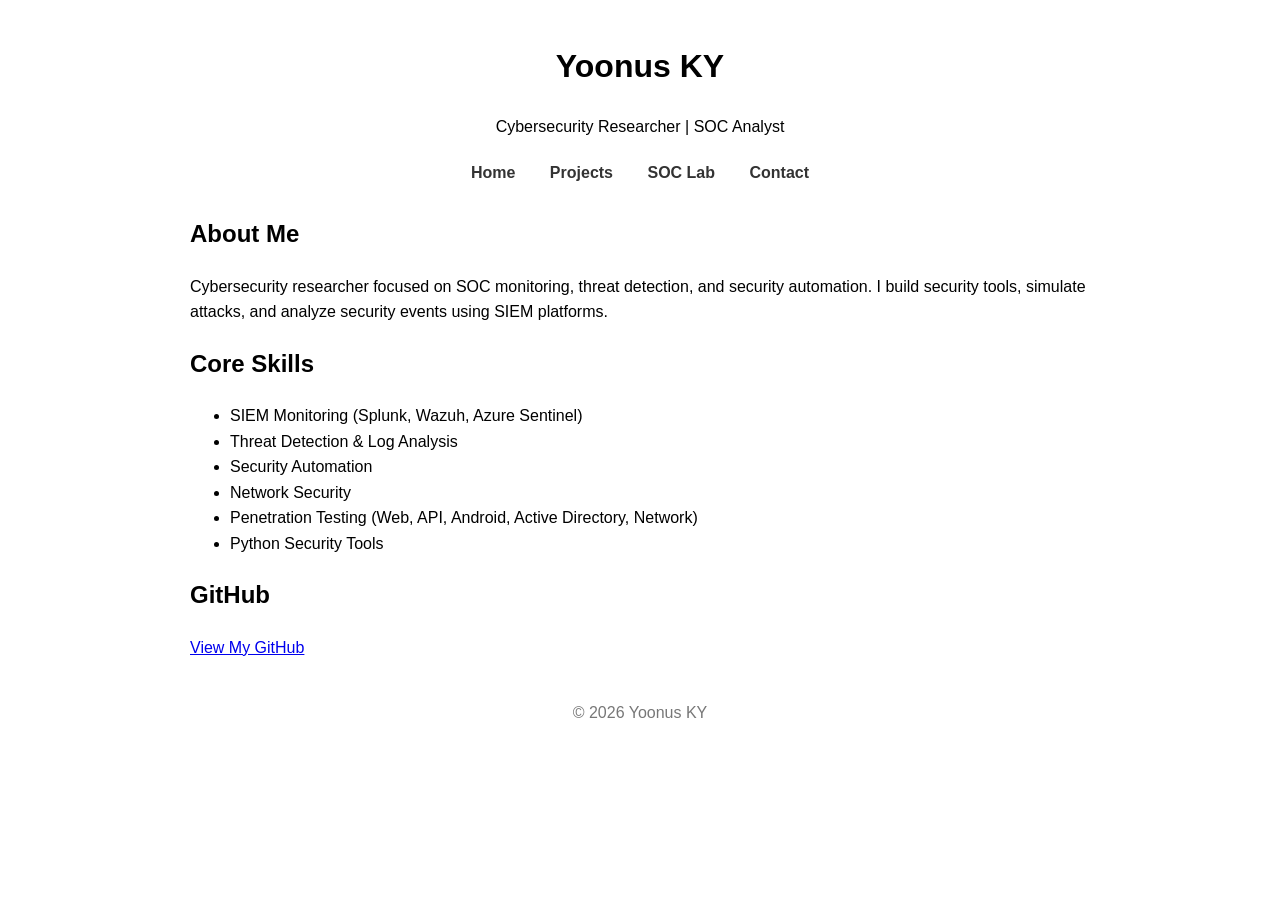
==== index.html @ 6f6e38b7 "Update core skills in index.html Added 'Penetration Testing' to core skills section." ====
<!DOCTYPE html>

<html>
<head>
<meta charset="UTF-8">
<title>Yoonus KY | Cybersecurity Portfolio</title>
<link rel="stylesheet" href="style.css">
</head>

<body>

<header>
<h1>Yoonus KY</h1>
<p>Cybersecurity Researcher | SOC Analyst</p>
</header>

<nav>
<a href="index.html">Home</a>
<a href="projects.html">Projects</a>
<a href="soc-lab.html">SOC Lab</a>
<a href="contact.html">Contact</a>
</nav>

<section>

<h2>About Me</h2>

<p>
Cybersecurity researcher focused on SOC monitoring, threat detection,
and security automation. I build security tools, simulate attacks,
and analyze security events using SIEM platforms.
</p>

<h2>Core Skills</h2>

<ul>
<li>SIEM Monitoring (Splunk, Wazuh, Azure Sentinel)</li>
<li>Threat Detection & Log Analysis</li>
<li>Security Automation</li>
<li>Network Security</li>
<li>Penetration Testing (Web, API, Android, Active Directory, Network)</li>
<li>Python Security Tools</li>
</ul>

<h2>GitHub</h2>

<p>
<a href="https://github.com/Yoonas18" target="_blank">View My GitHub</a>
</p>

</section>

<footer>
<p>© 2026 Yoonus KY</p>
</footer>

</body>
</html>
---- style.css ----
body{
font-family: Arial, sans-serif;
max-width:900px;
margin:auto;
padding:20px;
line-height:1.6;
}

header{
text-align:center;
margin-bottom:20px;
}

nav{
text-align:center;
margin-bottom:30px;
}

nav a{
margin:0 15px;
text-decoration:none;
font-weight:bold;
color:#333;
}

section{
margin-bottom:40px;
}

.project{
border:1px solid #ddd;
padding:15px;
margin-bottom:20px;
border-radius:5px;
}

.project a{
font-weight:bold;
color:#0066cc;
}

footer{
text-align:center;
margin-top:40px;
color:#777;
}
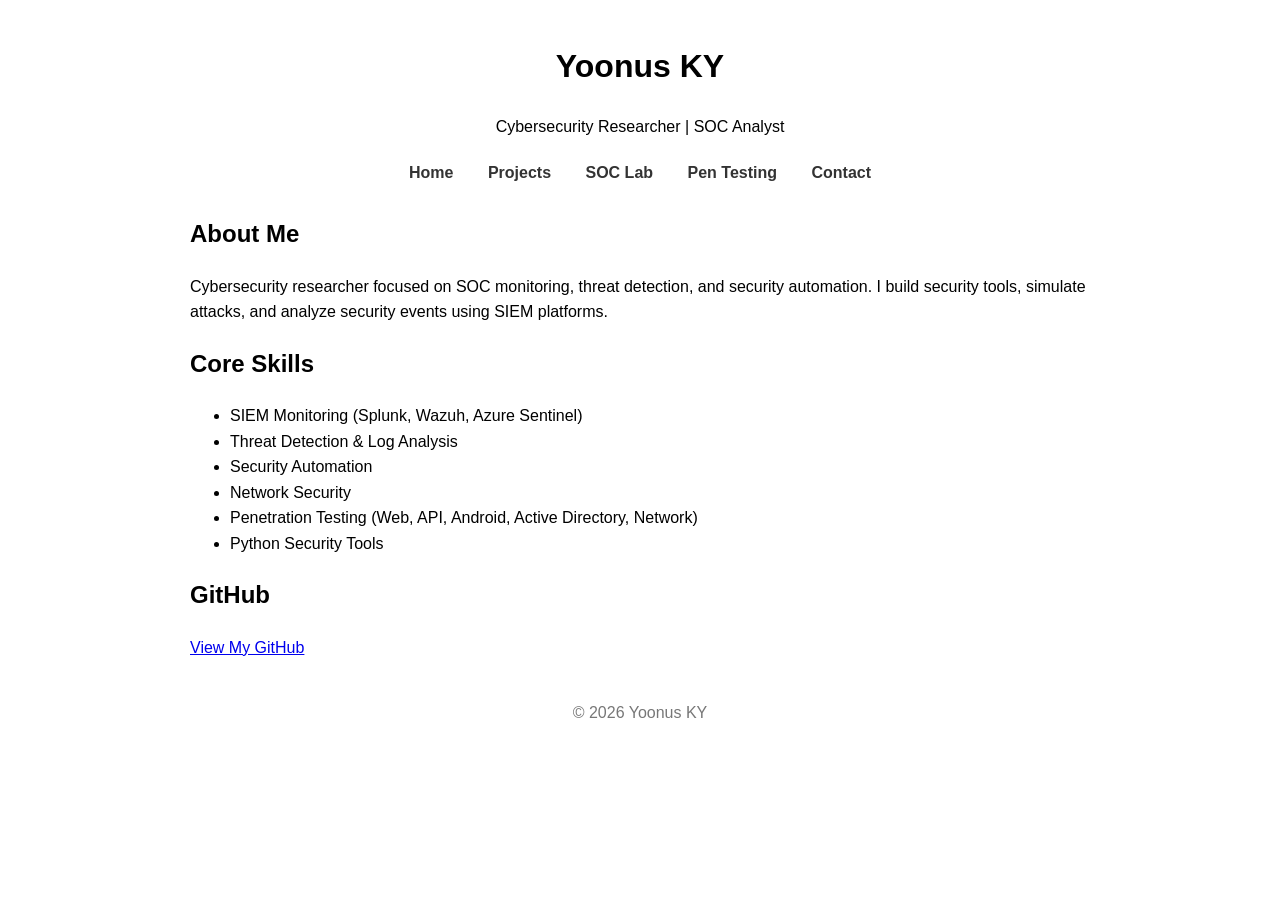
==== commit 807a94a6: "Update navigation to include Pen Testing link Added a new 'Pen Testing' link to the navigation." ====
--- a/index.html
+++ b/index.html
@@ -18,6 +18,7 @@
 <a href="index.html">Home</a>
 <a href="projects.html">Projects</a>
 <a href="soc-lab.html">SOC Lab</a>
+<a href="pentesting.html">Pen Testing</a>
 <a href="contact.html">Contact</a>
 </nav>
 
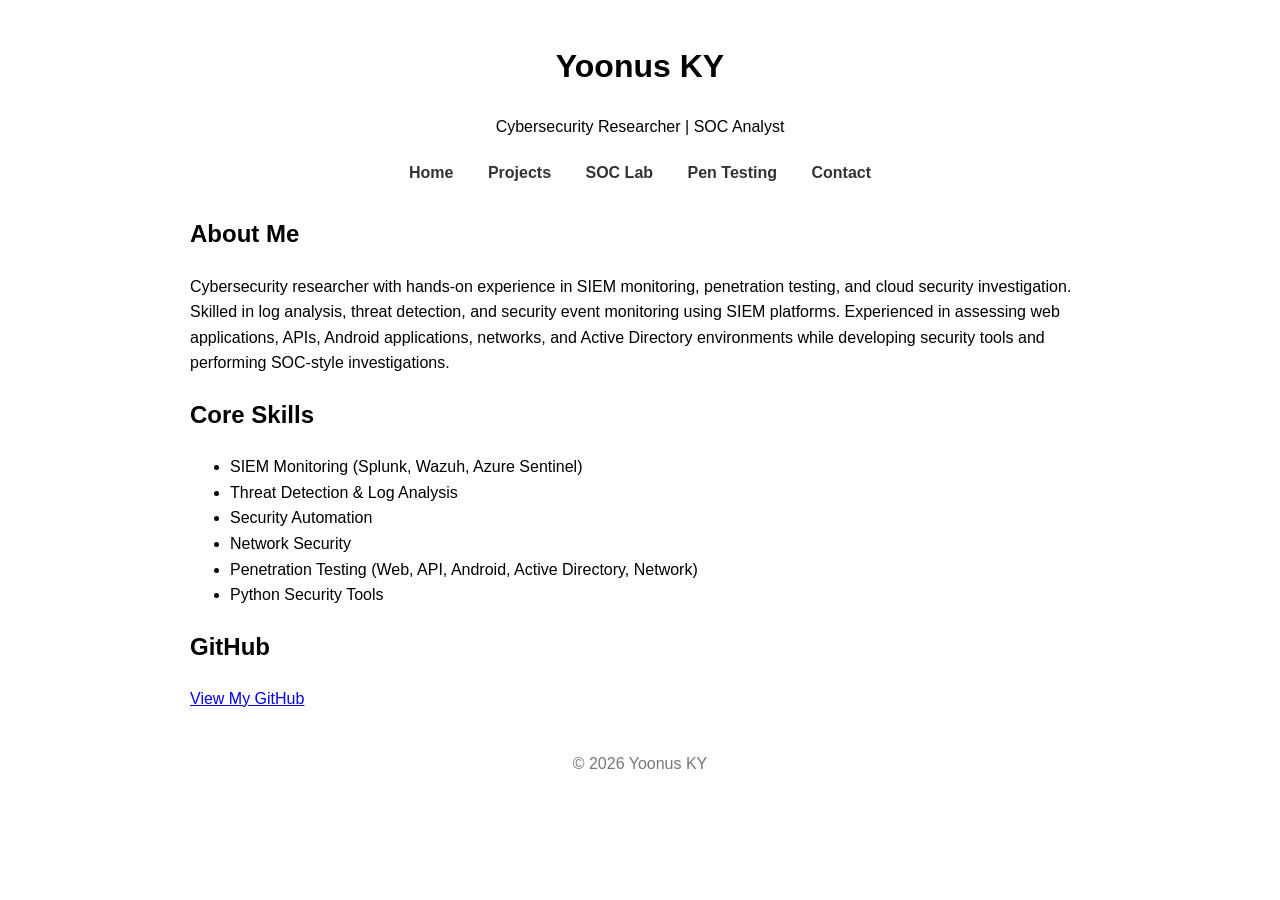
==== commit 7499d3cc: "Revise About Me section for clarity and detail Updated the 'About Me' section to reflect hands-on ex" ====
--- a/index.html
+++ b/index.html
@@ -27,9 +27,11 @@
 <h2>About Me</h2>
 
 <p>
-Cybersecurity researcher focused on SOC monitoring, threat detection,
-and security automation. I build security tools, simulate attacks,
-and analyze security events using SIEM platforms.
+Cybersecurity researcher with hands-on experience in SIEM monitoring, penetration
+testing, and cloud security investigation. Skilled in log analysis, threat detection, and
+security event monitoring using SIEM platforms. Experienced in assessing web applications,
+APIs, Android applications, networks, and Active Directory environments while developing
+security tools and performing SOC-style investigations.
 </p>
 
 <h2>Core Skills</h2>
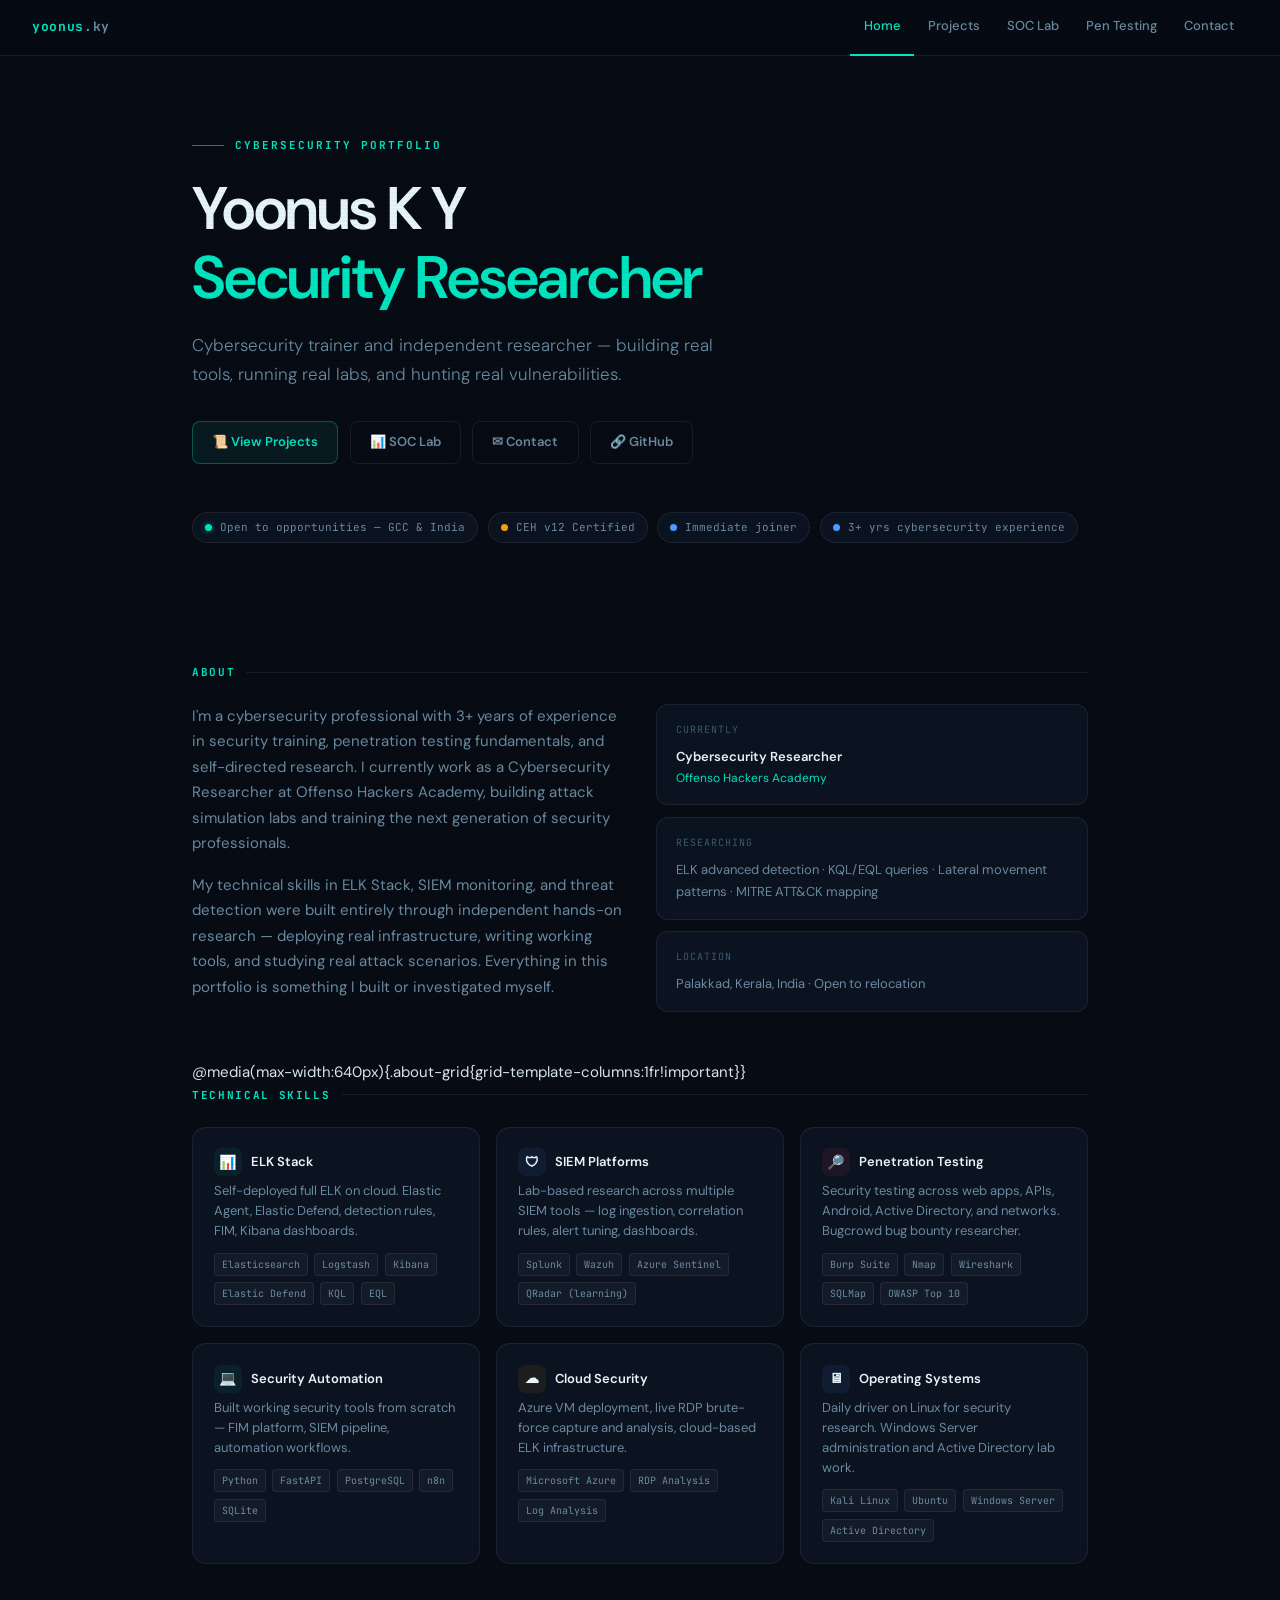
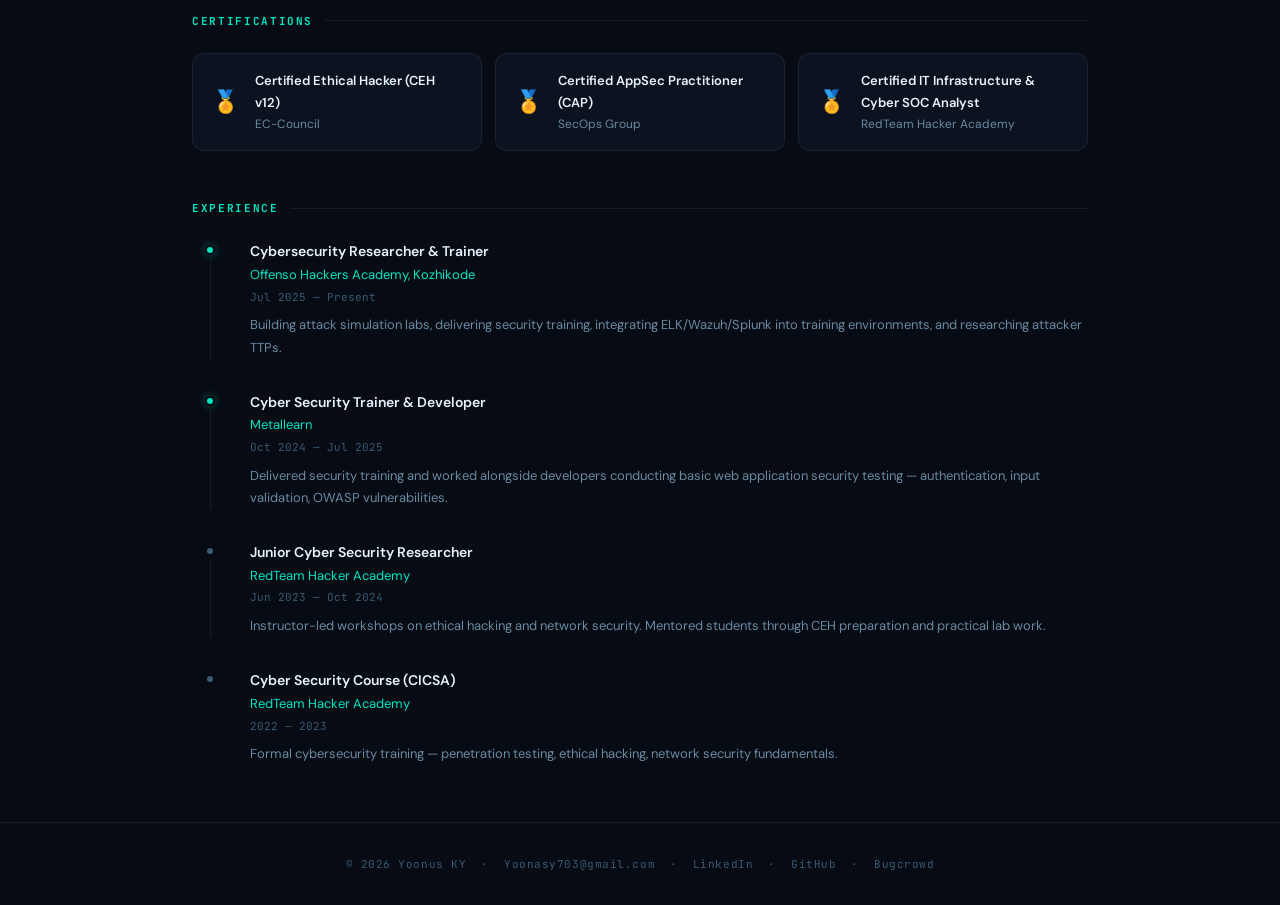
==== commit bc3a5f57: "Revamp portfolio webpage layout and design Updated the structure and styling of the portfolio webpag" ====
--- a/index.html
+++ b/index.html
@@ -1,61 +1,287 @@
 <!DOCTYPE html>
-
-<html>
+<html lang="en">
 <head>
-<meta charset="UTF-8">
-<title>Yoonus KY | Cybersecurity Portfolio</title>
-<link rel="stylesheet" href="style.css">
+<meta charset="utf-8"/>
+<meta name="viewport" content="width=device-width,initial-scale=1"/>
+<title>Yoonus KY — Cybersecurity Portfolio</title>
+<style>
+@import url('https://fonts.googleapis.com/css2?family=JetBrains+Mono:wght@400;600;700&family=DM+Sans:ital,wght@0,300;0,400;0,500;0,600;1,400&display=swap');
+*,*::before,*::after{box-sizing:border-box;margin:0;padding:0}
+:root{
+  --bg:#070b14;--bg2:#0b1220;--bg3:#0f1829;
+  --border:rgba(255,255,255,0.07);--border2:rgba(255,255,255,0.13);
+  --teal:#00e5c0;--teal-bg:rgba(0,229,192,0.07);
+  --amber:#f0a500;--amber-bg:rgba(240,165,0,0.08);
+  --red:#ff4d6d;--red-bg:rgba(255,77,109,0.08);
+  --blue:#4a9eff;--blue-bg:rgba(74,158,255,0.08);
+  --text:#d4e4f0;--text-dim:#6a8aa0;--text-faint:#3a5a70;
+  --mono:'JetBrains Mono',monospace;--sans:'DM Sans',sans-serif;
+}
+html{scroll-behavior:smooth}
+body{background:var(--bg);color:var(--text);font-family:var(--sans);font-size:15px;line-height:1.7;min-height:100vh}
+body::before{content:'';position:fixed;inset:0;background:repeating-linear-gradient(0deg,transparent,transparent 2px,rgba(0,0,0,0.025) 2px,rgba(0,0,0,0.025) 4px);pointer-events:none;z-index:9999}
+
+/* NAV */
+nav{position:sticky;top:0;z-index:100;background:rgba(7,11,20,0.93);backdrop-filter:blur(12px);border-bottom:1px solid var(--border);height:56px;display:flex;align-items:center;padding:0 2rem}
+.nav-brand{font-family:var(--mono);font-size:13px;font-weight:700;color:var(--teal);text-decoration:none;margin-right:auto;letter-spacing:.05em}
+.nav-brand span{color:var(--text-dim)}
+nav a.nl{font-size:13px;font-weight:500;color:var(--text-dim);text-decoration:none;padding:0 .85rem;height:56px;display:flex;align-items:center;border-bottom:2px solid transparent;transition:color .2s,border-color .2s}
+nav a.nl:hover{color:var(--text)}
+nav a.nl.active{color:var(--teal);border-bottom-color:var(--teal)}
+
+/* HERO */
+.hero{padding:5rem 2rem 4rem;max-width:960px;margin:0 auto}
+.hero-eyebrow{font-family:var(--mono);font-size:11px;font-weight:700;letter-spacing:.18em;color:var(--teal);text-transform:uppercase;margin-bottom:1.2rem;display:flex;align-items:center;gap:.7rem}
+.hero-eyebrow::before{content:'';width:32px;height:1px;background:var(--teal);opacity:.6}
+.hero h1{font-size:clamp(36px,6vw,60px);font-weight:600;color:#e8f4fc;line-height:1.15;letter-spacing:-.02em;margin-bottom:1.2rem}
+.hero h1 em{font-style:normal;color:var(--teal)}
+.hero-sub{font-size:17px;color:var(--text-dim);max-width:560px;margin-bottom:2rem;font-weight:300}
+.hero-cta{display:flex;flex-wrap:wrap;gap:.7rem;margin-bottom:3rem}
+.btn{display:inline-flex;align-items:center;gap:.45rem;font-size:13px;font-weight:600;padding:.6rem 1.2rem;border-radius:8px;text-decoration:none;transition:all .2s;border:1px solid}
+.btn-teal{background:var(--teal-bg);color:var(--teal);border-color:rgba(0,229,192,.3)}
+.btn-teal:hover{background:rgba(0,229,192,.14);border-color:var(--teal)}
+.btn-ghost{background:transparent;color:var(--text-dim);border-color:var(--border)}
+.btn-ghost:hover{color:var(--text);border-color:var(--border2)}
+
+/* STATUS STRIP */
+.status-strip{display:flex;flex-wrap:wrap;gap:.6rem;margin-bottom:3.5rem}
+.status-pill{display:flex;align-items:center;gap:.5rem;font-family:var(--mono);font-size:11px;color:var(--text-dim);background:var(--bg2);border:1px solid var(--border);border-radius:20px;padding:5px 12px}
+.dot{width:7px;height:7px;border-radius:50%;flex-shrink:0}
+.dot-green{background:#00e5c0;box-shadow:0 0 6px rgba(0,229,192,.5)}
+.dot-amber{background:#f0a500}
+.dot-blue{background:#4a9eff}
+
+/* SECTION TITLE */
+.st{font-family:var(--mono);font-size:11px;font-weight:700;letter-spacing:.15em;color:var(--teal);text-transform:uppercase;margin-bottom:1.4rem;display:flex;align-items:center;gap:.7rem}
+.st::after{content:'';flex:1;height:1px;background:var(--border)}
+
+/* CONTAINER */
+.c{max-width:960px;margin:0 auto;padding:0 2rem 3.5rem}
+
+/* SKILL GRID */
+.skill-grid{display:grid;grid-template-columns:repeat(auto-fill,minmax(280px,1fr));gap:1rem}
+.skill-card{background:var(--bg2);border:1px solid var(--border);border-radius:14px;padding:1.3rem;transition:border-color .2s,transform .2s}
+.skill-card:hover{border-color:var(--border2);transform:translateY(-2px)}
+.skill-card-title{font-size:13px;font-weight:600;color:#e8f4fc;margin-bottom:.3rem;display:flex;align-items:center;gap:.6rem}
+.skill-icon{width:28px;height:28px;border-radius:7px;display:flex;align-items:center;justify-content:center;font-size:14px;flex-shrink:0}
+.si-teal{background:var(--teal-bg)}
+.si-amber{background:var(--amber-bg)}
+.si-red{background:var(--red-bg)}
+.si-blue{background:var(--blue-bg)}
+.skill-card p{font-size:13px;color:var(--text-dim);line-height:1.55}
+.tag-row{display:flex;flex-wrap:wrap;gap:.4rem;margin-top:.7rem}
+.tag{font-family:var(--mono);font-size:10px;color:var(--text-dim);background:rgba(255,255,255,0.04);border:1px solid var(--border);border-radius:4px;padding:2px 7px}
+
+/* CERT STRIP */
+.cert-row{display:grid;grid-template-columns:repeat(auto-fill,minmax(260px,1fr));gap:.8rem}
+.cert-card{background:var(--bg2);border:1px solid var(--border);border-radius:12px;padding:1rem 1.2rem;display:flex;align-items:center;gap:1rem;transition:border-color .2s}
+.cert-card:hover{border-color:rgba(0,229,192,.2)}
+.cert-icon{font-size:22px;flex-shrink:0}
+.cert-name{font-size:13px;font-weight:600;color:#e8f4fc}
+.cert-issuer{font-size:12px;color:var(--text-dim)}
+
+/* TIMELINE */
+.timeline{display:flex;flex-direction:column;gap:0}
+.tl-item{display:flex;gap:1.4rem;padding-bottom:2rem;position:relative}
+.tl-item:last-child{padding-bottom:0}
+.tl-left{display:flex;flex-direction:column;align-items:center;flex-shrink:0;width:36px}
+.tl-dot{width:10px;height:10px;border-radius:50%;background:var(--teal);border:2px solid var(--bg);box-shadow:0 0 8px rgba(0,229,192,.4);flex-shrink:0;margin-top:5px}
+.tl-dot.dim{background:var(--text-faint);box-shadow:none}
+.tl-line{flex:1;width:1px;background:var(--border);margin-top:4px}
+.tl-right{flex:1;padding-bottom:0}
+.tl-title{font-size:14px;font-weight:600;color:#e8f4fc}
+.tl-org{font-size:13px;color:var(--teal)}
+.tl-period{font-family:var(--mono);font-size:11px;color:var(--text-faint);margin:.1rem 0 .5rem}
+.tl-body{font-size:13px;color:var(--text-dim)}
+
+/* FOOTER */
+footer{border-top:1px solid var(--border);padding:2rem;text-align:center;font-family:var(--mono);font-size:11px;color:var(--text-faint);letter-spacing:.05em}
+footer a{color:var(--text-faint);text-decoration:none}
+footer a:hover{color:var(--teal)}
+@media(max-width:600px){.hero{padding:3rem 1.2rem 2.5rem}.c{padding:0 1.2rem 2.5rem}nav{padding:0 1rem}nav a.nl{padding:0 .6rem}}
+</style>
 </head>
-
 <body>
 
-<header>
-<h1>Yoonus KY</h1>
-<p>Cybersecurity Researcher | SOC Analyst</p>
-</header>
-
 <nav>
-<a href="index.html">Home</a>
-<a href="projects.html">Projects</a>
-<a href="soc-lab.html">SOC Lab</a>
-<a href="pentesting.html">Pen Testing</a>
-<a href="contact.html">Contact</a>
+  <a href="index.html" class="nav-brand">yoonus<span>.ky</span></a>
+  <a href="index.html"    class="nl active">Home</a>
+  <a href="projects.html" class="nl">Projects</a>
+  <a href="soc-lab.html"  class="nl">SOC Lab</a>
+  <a href="pentesting.html" class="nl">Pen Testing</a>
+  <a href="contact.html"  class="nl">Contact</a>
 </nav>
 
-<section>
-
-<h2>About Me</h2>
-
-<p>
-Cybersecurity researcher with hands-on experience in SIEM monitoring, penetration
-testing, and cloud security investigation. Skilled in log analysis, threat detection, and
-security event monitoring using SIEM platforms. Experienced in assessing web applications,
-APIs, Android applications, networks, and Active Directory environments while developing
-security tools and performing SOC-style investigations.
-</p>
-
-<h2>Core Skills</h2>
-
-<ul>
-<li>SIEM Monitoring (Splunk, Wazuh, Azure Sentinel)</li>
-<li>Threat Detection & Log Analysis</li>
-<li>Security Automation</li>
-<li>Network Security</li>
-<li>Penetration Testing (Web, API, Android, Active Directory, Network)</li>
-<li>Python Security Tools</li>
-</ul>
-
-<h2>GitHub</h2>
-
-<p>
-<a href="https://github.com/Yoonas18" target="_blank">View My GitHub</a>
-</p>
-
+<!-- HERO -->
+<section class="hero">
+  <div class="hero-eyebrow">Cybersecurity Portfolio</div>
+  <h1>Yoonus K Y<br><em>Security Researcher</em></h1>
+  <p class="hero-sub">Cybersecurity trainer and independent researcher — building real tools, running real labs, and hunting real vulnerabilities.</p>
+  <div class="hero-cta">
+    <a href="projects.html" class="btn btn-teal">&#128220; View Projects</a>
+    <a href="soc-lab.html"  class="btn btn-ghost">&#128202; SOC Lab</a>
+    <a href="contact.html"  class="btn btn-ghost">&#9993; Contact</a>
+    <a href="https://github.com/Yoonas18" target="_blank" class="btn btn-ghost">&#128279; GitHub</a>
+  </div>
+  <div class="status-strip">
+    <div class="status-pill"><span class="dot dot-green"></span>Open to opportunities — GCC &amp; India</div>
+    <div class="status-pill"><span class="dot dot-amber"></span>CEH v12 Certified</div>
+    <div class="status-pill"><span class="dot dot-blue"></span>Immediate joiner</div>
+    <div class="status-pill"><span class="dot dot-blue"></span>3+ yrs cybersecurity experience</div>
+  </div>
 </section>
 
+<!-- ABOUT -->
+<div class="c">
+  <div class="st">About</div>
+  <div style="display:grid;grid-template-columns:1fr 1fr;gap:2rem;margin-bottom:3rem">
+    <div>
+      <p style="color:var(--text-dim);font-size:15px;margin-bottom:1rem">
+        I'm a cybersecurity professional with 3+ years of experience in security training, penetration testing fundamentals, and self-directed research. I currently work as a Cybersecurity Researcher at Offenso Hackers Academy, building attack simulation labs and training the next generation of security professionals.
+      </p>
+      <p style="color:var(--text-dim);font-size:15px">
+        My technical skills in ELK Stack, SIEM monitoring, and threat detection were built entirely through independent hands-on research — deploying real infrastructure, writing working tools, and studying real attack scenarios. Everything in this portfolio is something I built or investigated myself.
+      </p>
+    </div>
+    <div style="display:flex;flex-direction:column;gap:.7rem">
+      <div style="background:var(--bg2);border:1px solid var(--border);border-radius:12px;padding:1rem 1.2rem">
+        <div style="font-family:var(--mono);font-size:10px;color:var(--text-faint);letter-spacing:.1em;margin-bottom:.5rem">CURRENTLY</div>
+        <div style="font-size:13px;font-weight:600;color:#e8f4fc">Cybersecurity Researcher</div>
+        <div style="font-size:12px;color:var(--teal)">Offenso Hackers Academy</div>
+      </div>
+      <div style="background:var(--bg2);border:1px solid var(--border);border-radius:12px;padding:1rem 1.2rem">
+        <div style="font-family:var(--mono);font-size:10px;color:var(--text-faint);letter-spacing:.1em;margin-bottom:.5rem">RESEARCHING</div>
+        <div style="font-size:13px;color:var(--text-dim)">ELK advanced detection · KQL/EQL queries · Lateral movement patterns · MITRE ATT&amp;CK mapping</div>
+      </div>
+      <div style="background:var(--bg2);border:1px solid var(--border);border-radius:12px;padding:1rem 1.2rem">
+        <div style="font-family:var(--mono);font-size:10px;color:var(--text-faint);letter-spacing:.1em;margin-bottom:.5rem">LOCATION</div>
+        <div style="font-size:13px;color:var(--text-dim)">Palakkad, Kerala, India · Open to relocation</div>
+      </div>
+    </div>
+  </div>
+  @media(max-width:640px){.about-grid{grid-template-columns:1fr!important}}
+
+  <!-- SKILLS -->
+  <div class="st">Technical Skills</div>
+  <div class="skill-grid" style="margin-bottom:3rem">
+    <div class="skill-card">
+      <div class="skill-card-title"><div class="skill-icon si-teal">&#128202;</div>ELK Stack</div>
+      <p>Self-deployed full ELK on cloud. Elastic Agent, Elastic Defend, detection rules, FIM, Kibana dashboards.</p>
+      <div class="tag-row">
+        <span class="tag">Elasticsearch</span><span class="tag">Logstash</span><span class="tag">Kibana</span><span class="tag">Elastic Defend</span><span class="tag">KQL</span><span class="tag">EQL</span>
+      </div>
+    </div>
+    <div class="skill-card">
+      <div class="skill-card-title"><div class="skill-icon si-blue">&#128737;</div>SIEM Platforms</div>
+      <p>Lab-based research across multiple SIEM tools — log ingestion, correlation rules, alert tuning, dashboards.</p>
+      <div class="tag-row">
+        <span class="tag">Splunk</span><span class="tag">Wazuh</span><span class="tag">Azure Sentinel</span><span class="tag">QRadar (learning)</span>
+      </div>
+    </div>
+    <div class="skill-card">
+      <div class="skill-card-title"><div class="skill-icon si-red">&#128270;</div>Penetration Testing</div>
+      <p>Security testing across web apps, APIs, Android, Active Directory, and networks. Bugcrowd bug bounty researcher.</p>
+      <div class="tag-row">
+        <span class="tag">Burp Suite</span><span class="tag">Nmap</span><span class="tag">Wireshark</span><span class="tag">SQLMap</span><span class="tag">OWASP Top 10</span>
+      </div>
+    </div>
+    <div class="skill-card">
+      <div class="skill-card-title"><div class="skill-icon si-teal">&#128187;</div>Security Automation</div>
+      <p>Built working security tools from scratch — FIM platform, SIEM pipeline, automation workflows.</p>
+      <div class="tag-row">
+        <span class="tag">Python</span><span class="tag">FastAPI</span><span class="tag">PostgreSQL</span><span class="tag">n8n</span><span class="tag">SQLite</span>
+      </div>
+    </div>
+    <div class="skill-card">
+      <div class="skill-card-title"><div class="skill-icon si-amber">&#9729;</div>Cloud Security</div>
+      <p>Azure VM deployment, live RDP brute-force capture and analysis, cloud-based ELK infrastructure.</p>
+      <div class="tag-row">
+        <span class="tag">Microsoft Azure</span><span class="tag">RDP Analysis</span><span class="tag">Log Analysis</span>
+      </div>
+    </div>
+    <div class="skill-card">
+      <div class="skill-card-title"><div class="skill-icon si-blue">&#128421;</div>Operating Systems</div>
+      <p>Daily driver on Linux for security research. Windows Server administration and Active Directory lab work.</p>
+      <div class="tag-row">
+        <span class="tag">Kali Linux</span><span class="tag">Ubuntu</span><span class="tag">Windows Server</span><span class="tag">Active Directory</span>
+      </div>
+    </div>
+  </div>
+
+  <!-- CERTIFICATIONS -->
+  <div class="st">Certifications</div>
+  <div class="cert-row" style="margin-bottom:3rem">
+    <div class="cert-card">
+      <div class="cert-icon">&#127941;</div>
+      <div>
+        <div class="cert-name">Certified Ethical Hacker (CEH v12)</div>
+        <div class="cert-issuer">EC-Council</div>
+      </div>
+    </div>
+    <div class="cert-card">
+      <div class="cert-icon">&#127941;</div>
+      <div>
+        <div class="cert-name">Certified AppSec Practitioner (CAP)</div>
+        <div class="cert-issuer">SecOps Group</div>
+      </div>
+    </div>
+    <div class="cert-card">
+      <div class="cert-icon">&#127941;</div>
+      <div>
+        <div class="cert-name">Certified IT Infrastructure &amp; Cyber SOC Analyst</div>
+        <div class="cert-issuer">RedTeam Hacker Academy</div>
+      </div>
+    </div>
+  </div>
+
+  <!-- EXPERIENCE TIMELINE -->
+  <div class="st">Experience</div>
+  <div class="timeline">
+    <div class="tl-item">
+      <div class="tl-left"><div class="tl-dot"></div><div class="tl-line"></div></div>
+      <div class="tl-right">
+        <div class="tl-title">Cybersecurity Researcher &amp; Trainer</div>
+        <div class="tl-org">Offenso Hackers Academy, Kozhikode</div>
+        <div class="tl-period">Jul 2025 — Present</div>
+        <div class="tl-body">Building attack simulation labs, delivering security training, integrating ELK/Wazuh/Splunk into training environments, and researching attacker TTPs.</div>
+      </div>
+    </div>
+    <div class="tl-item">
+      <div class="tl-left"><div class="tl-dot"></div><div class="tl-line"></div></div>
+      <div class="tl-right">
+        <div class="tl-title">Cyber Security Trainer &amp; Developer</div>
+        <div class="tl-org">Metallearn</div>
+        <div class="tl-period">Oct 2024 — Jul 2025</div>
+        <div class="tl-body">Delivered security training and worked alongside developers conducting basic web application security testing — authentication, input validation, OWASP vulnerabilities.</div>
+      </div>
+    </div>
+    <div class="tl-item">
+      <div class="tl-left"><div class="tl-dot dim"></div><div class="tl-line"></div></div>
+      <div class="tl-right">
+        <div class="tl-title">Junior Cyber Security Researcher</div>
+        <div class="tl-org">RedTeam Hacker Academy</div>
+        <div class="tl-period">Jun 2023 — Oct 2024</div>
+        <div class="tl-body">Instructor-led workshops on ethical hacking and network security. Mentored students through CEH preparation and practical lab work.</div>
+      </div>
+    </div>
+    <div class="tl-item">
+      <div class="tl-left"><div class="tl-dot dim"></div></div>
+      <div class="tl-right">
+        <div class="tl-title">Cyber Security Course (CICSA)</div>
+        <div class="tl-org">RedTeam Hacker Academy</div>
+        <div class="tl-period">2022 — 2023</div>
+        <div class="tl-body">Formal cybersecurity training — penetration testing, ethical hacking, network security fundamentals.</div>
+      </div>
+    </div>
+  </div>
+</div>
+
 <footer>
-<p>© 2026 Yoonus KY</p>
+  &copy; 2026 Yoonus KY &nbsp;·&nbsp;
+  <a href="mailto:Yoonasy703@gmail.com">Yoonasy703@gmail.com</a> &nbsp;·&nbsp;
+  <a href="https://linkedin.com/in/yoonusky" target="_blank">LinkedIn</a> &nbsp;·&nbsp;
+  <a href="https://github.com/Yoonas18" target="_blank">GitHub</a> &nbsp;·&nbsp;
+  <a href="https://bugcrowd.com/Yoonas18" target="_blank">Bugcrowd</a>
 </footer>
-
 </body>
 </html>
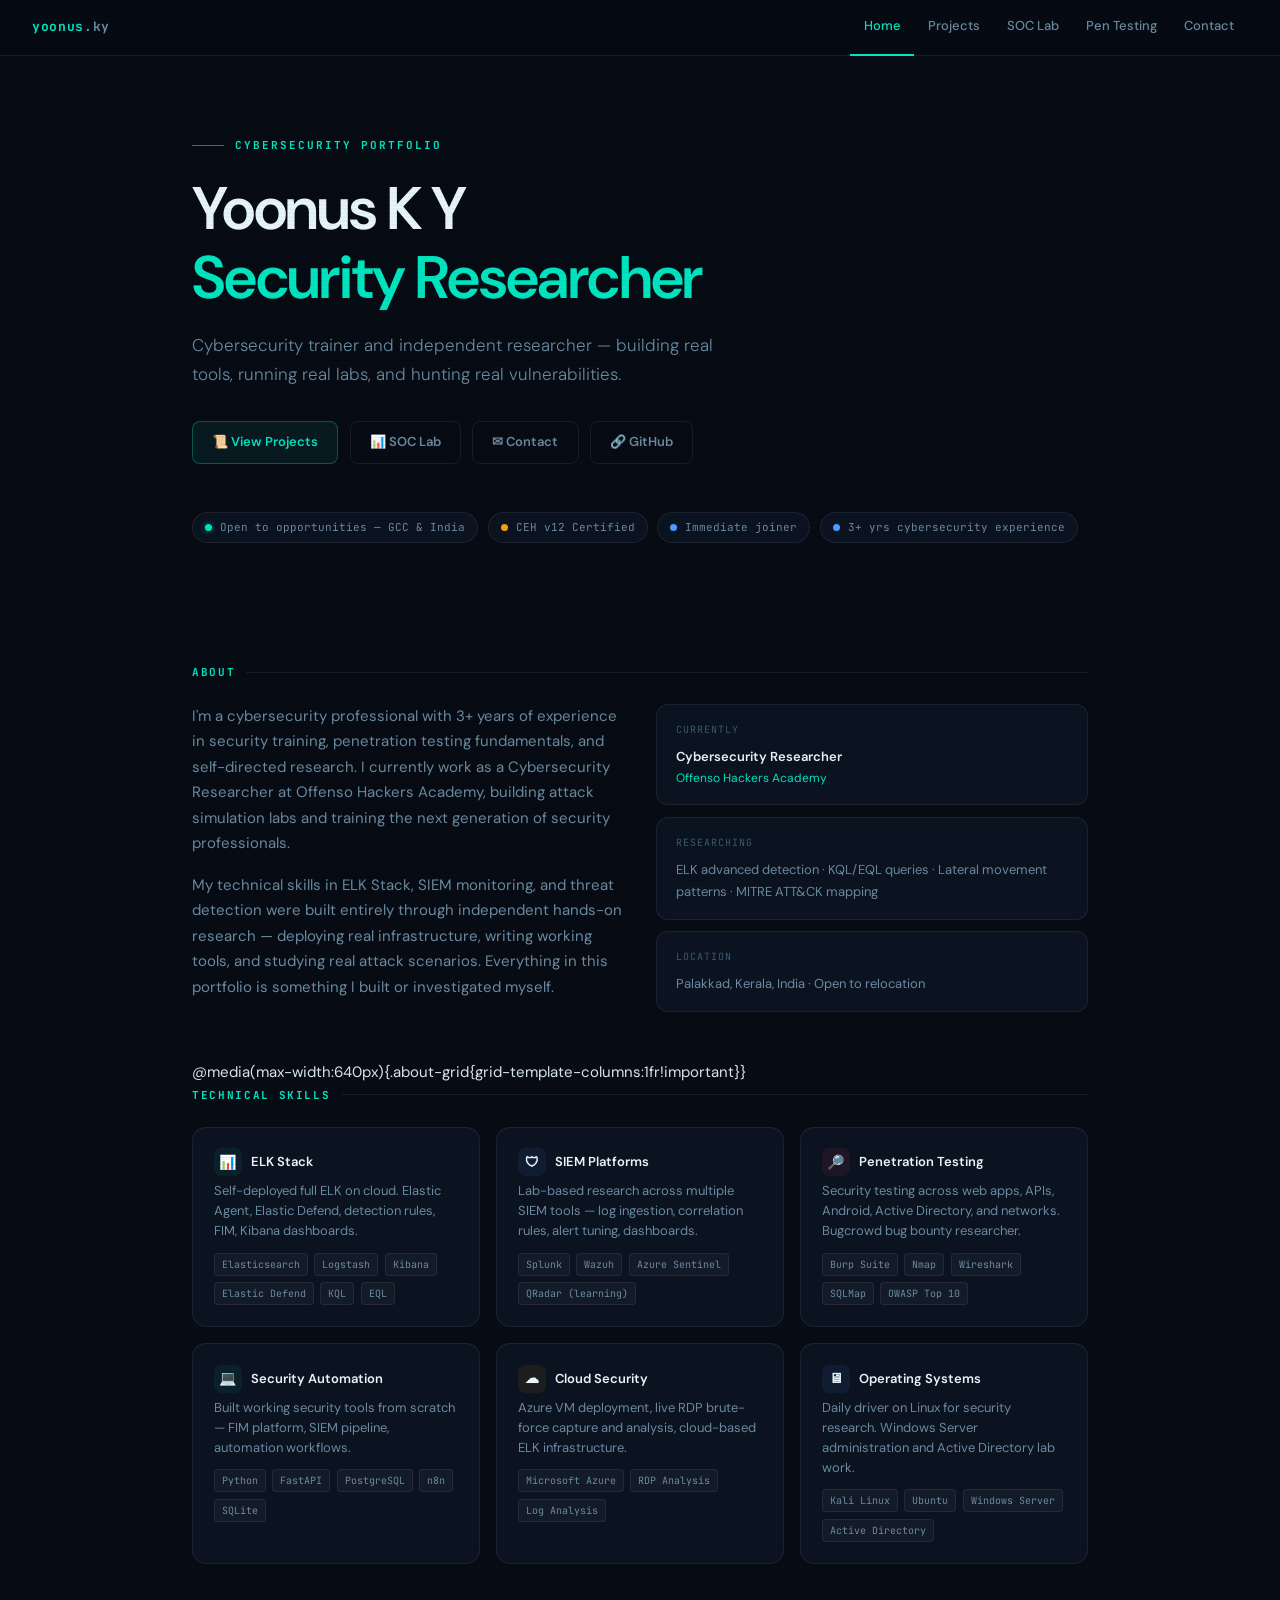
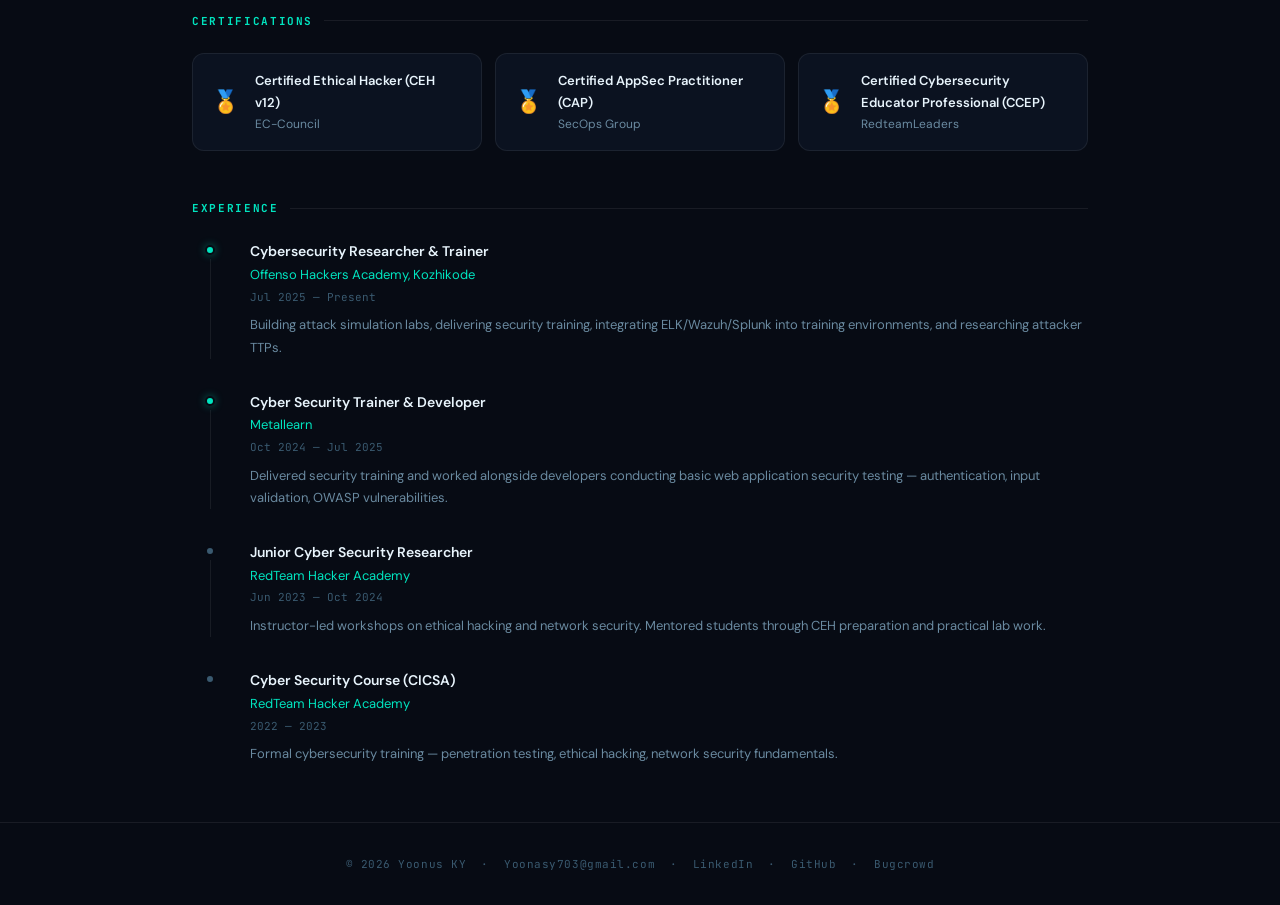
==== commit 10196e0a: "Change greeting from 'Hello' to 'Goodbye'" ====
--- a/index.html
+++ b/index.html
@@ -228,8 +228,8 @@
     <div class="cert-card">
       <div class="cert-icon">&#127941;</div>
       <div>
-        <div class="cert-name">Certified IT Infrastructure &amp; Cyber SOC Analyst</div>
-        <div class="cert-issuer">RedTeam Hacker Academy</div>
+        <div class="cert-name">Certified Cybersecurity Educator Professional (CCEP)</div>
+        <div class="cert-issuer">RedteamLeaders</div>
       </div>
     </div>
   </div>
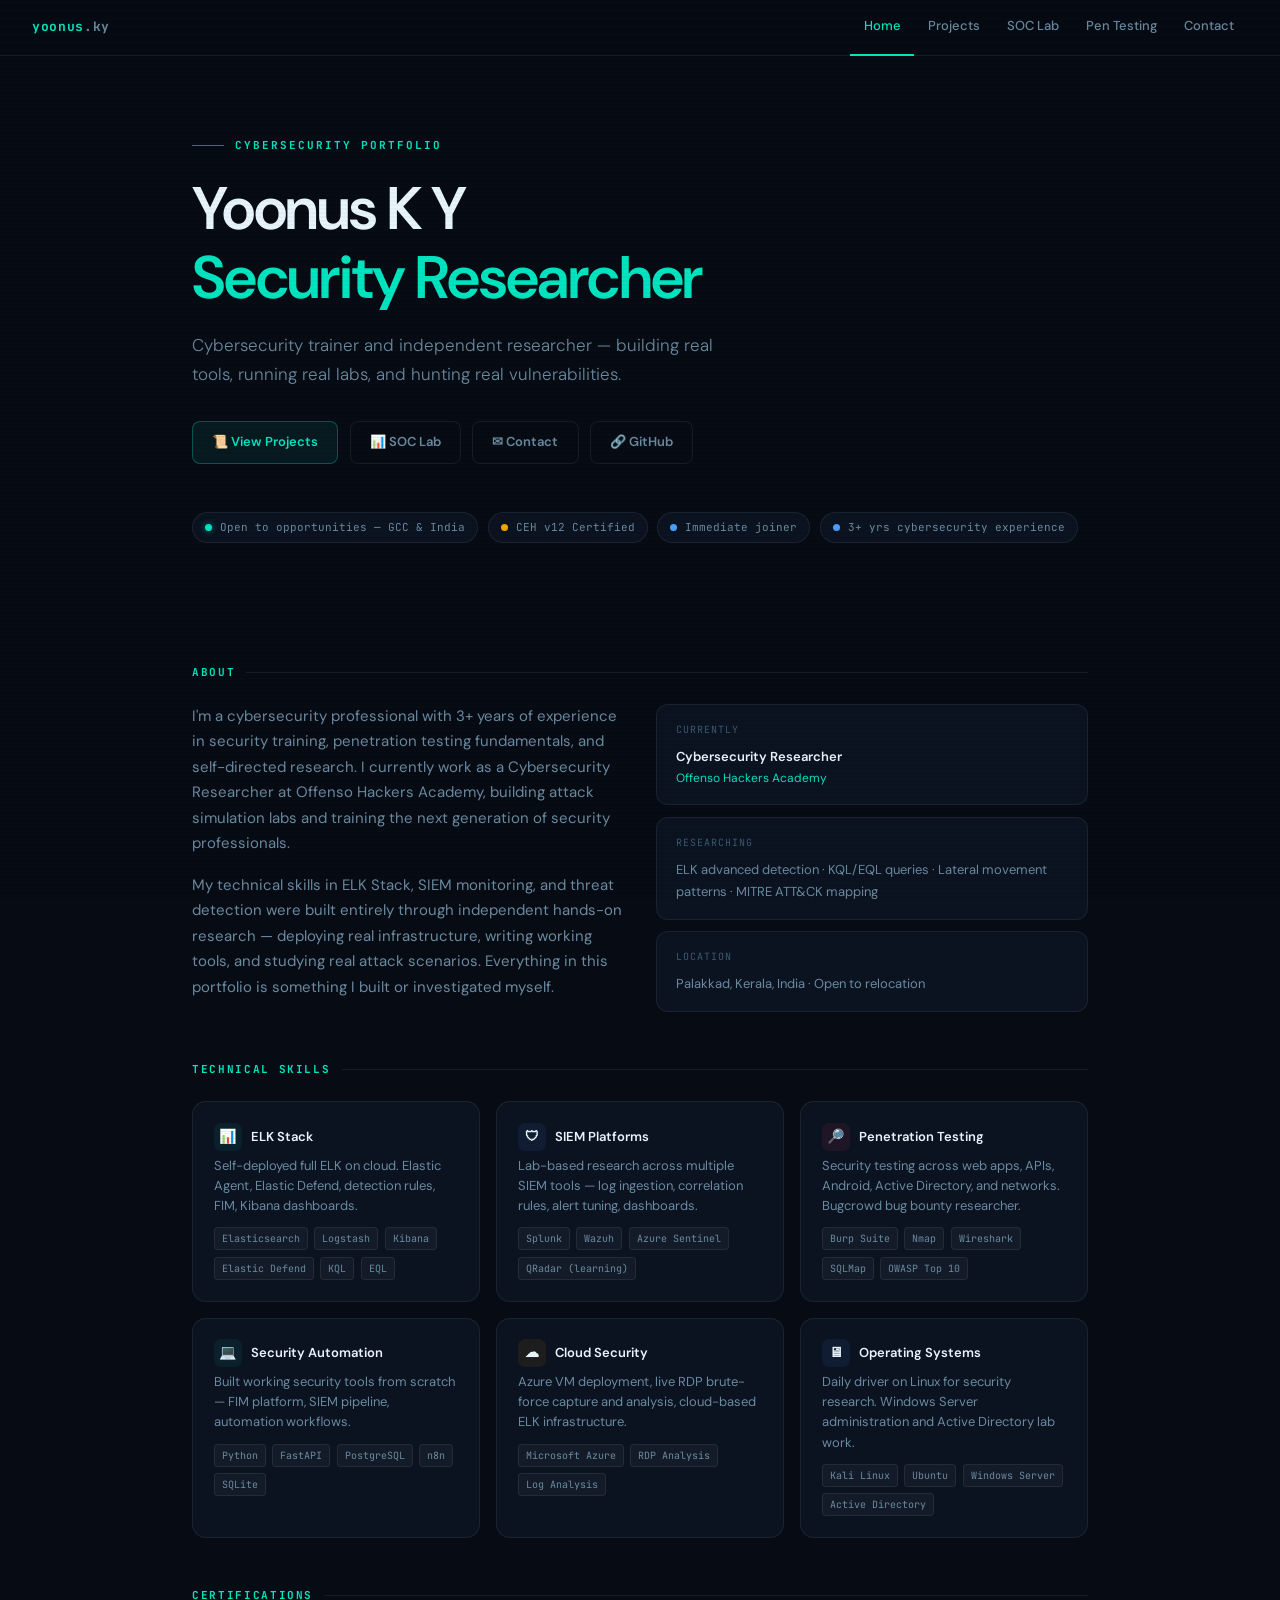
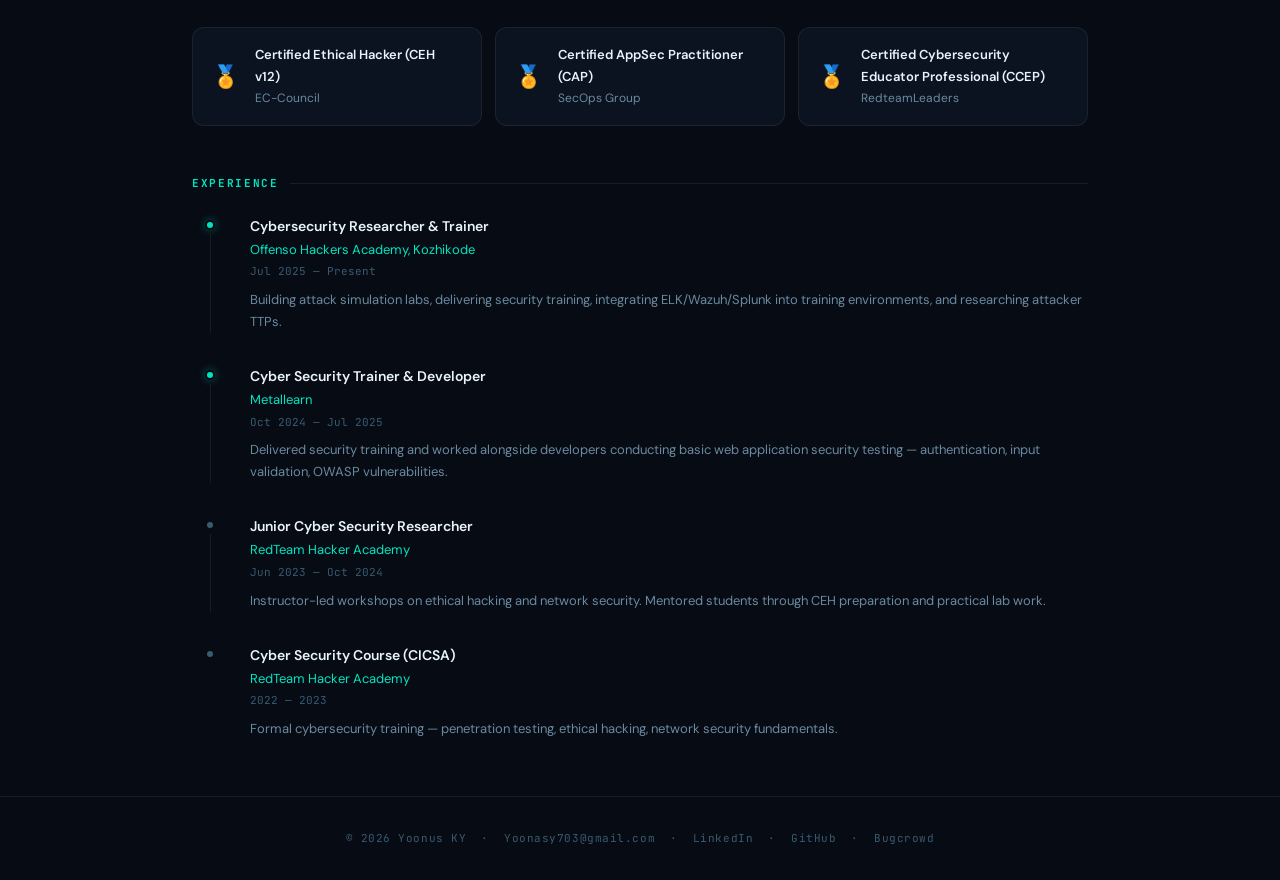
==== commit 28b33bb5: "Update print statement from 'Hello' to 'Goodbye'" ====
--- a/index.html
+++ b/index.html
@@ -159,7 +159,7 @@
       </div>
     </div>
   </div>
-  @media(max-width:640px){.about-grid{grid-template-columns:1fr!important}}
+  
 
   <!-- SKILLS -->
   <div class="st">Technical Skills</div>
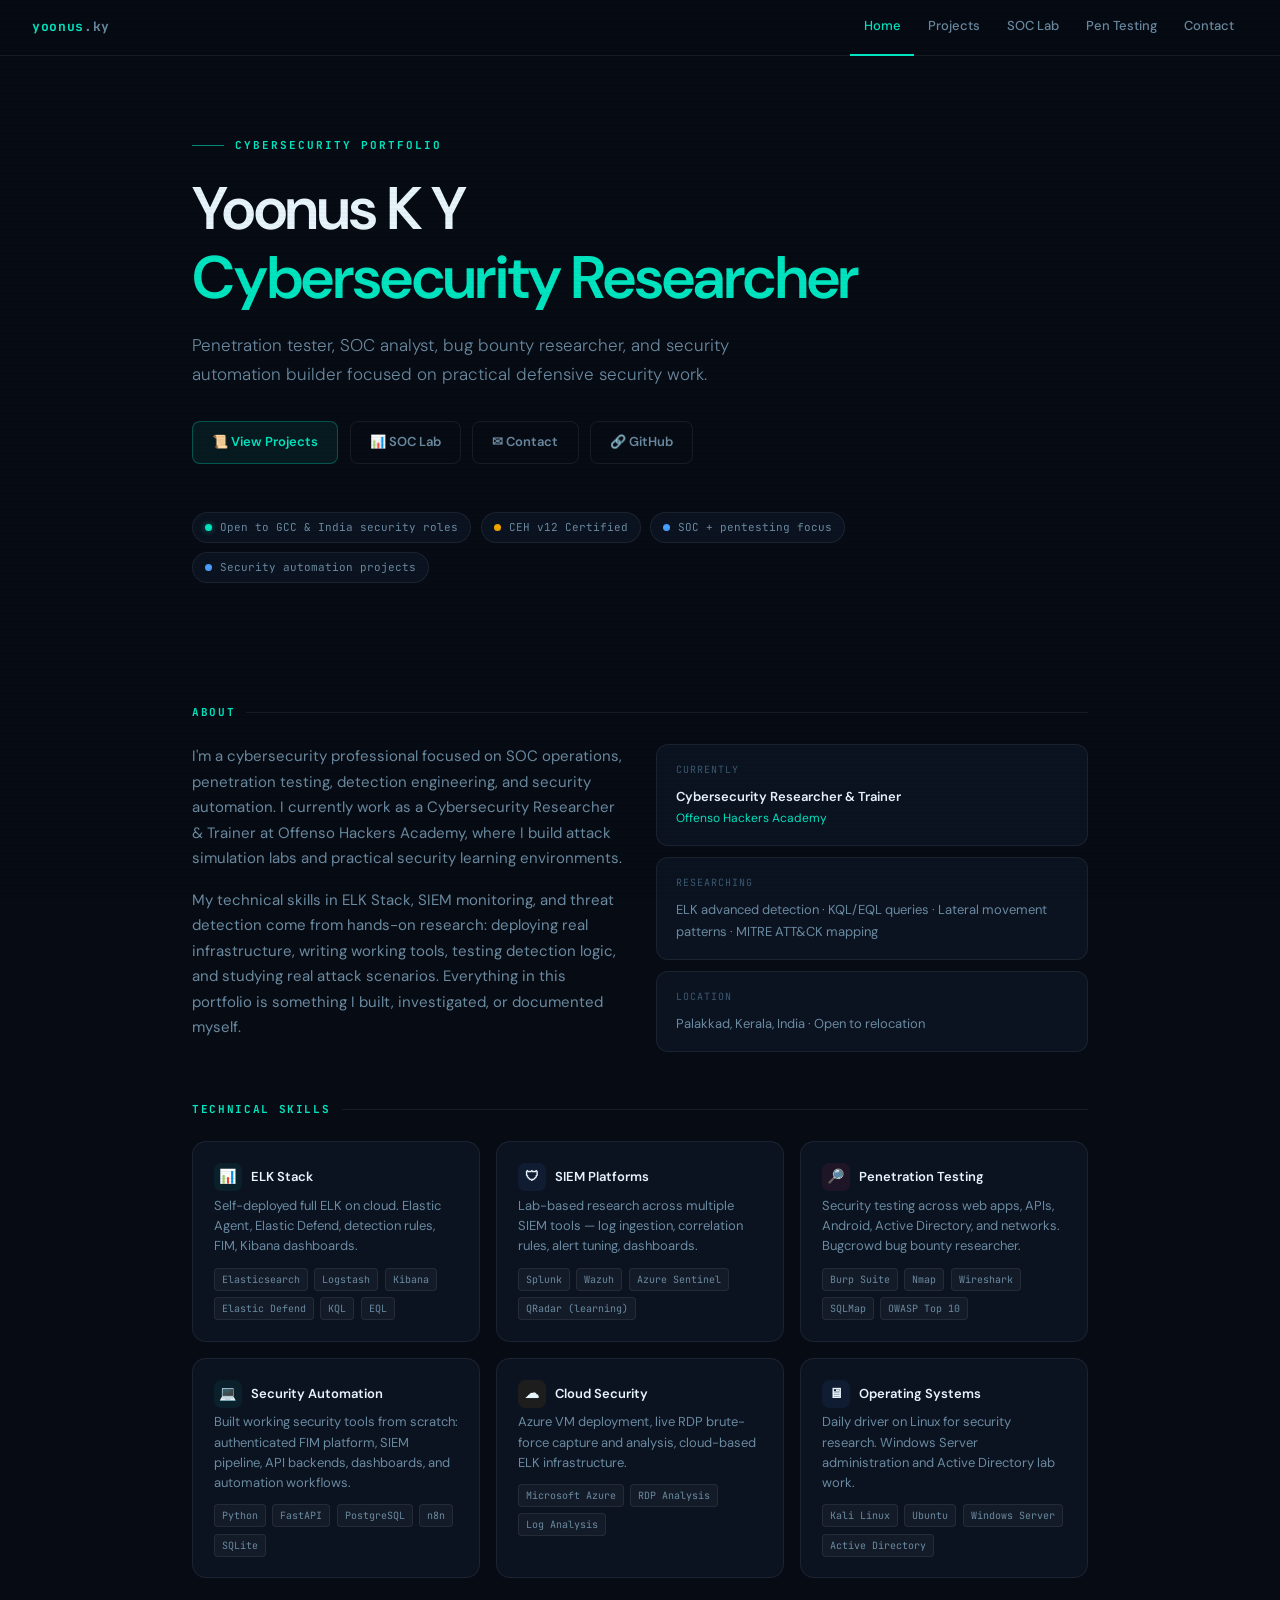
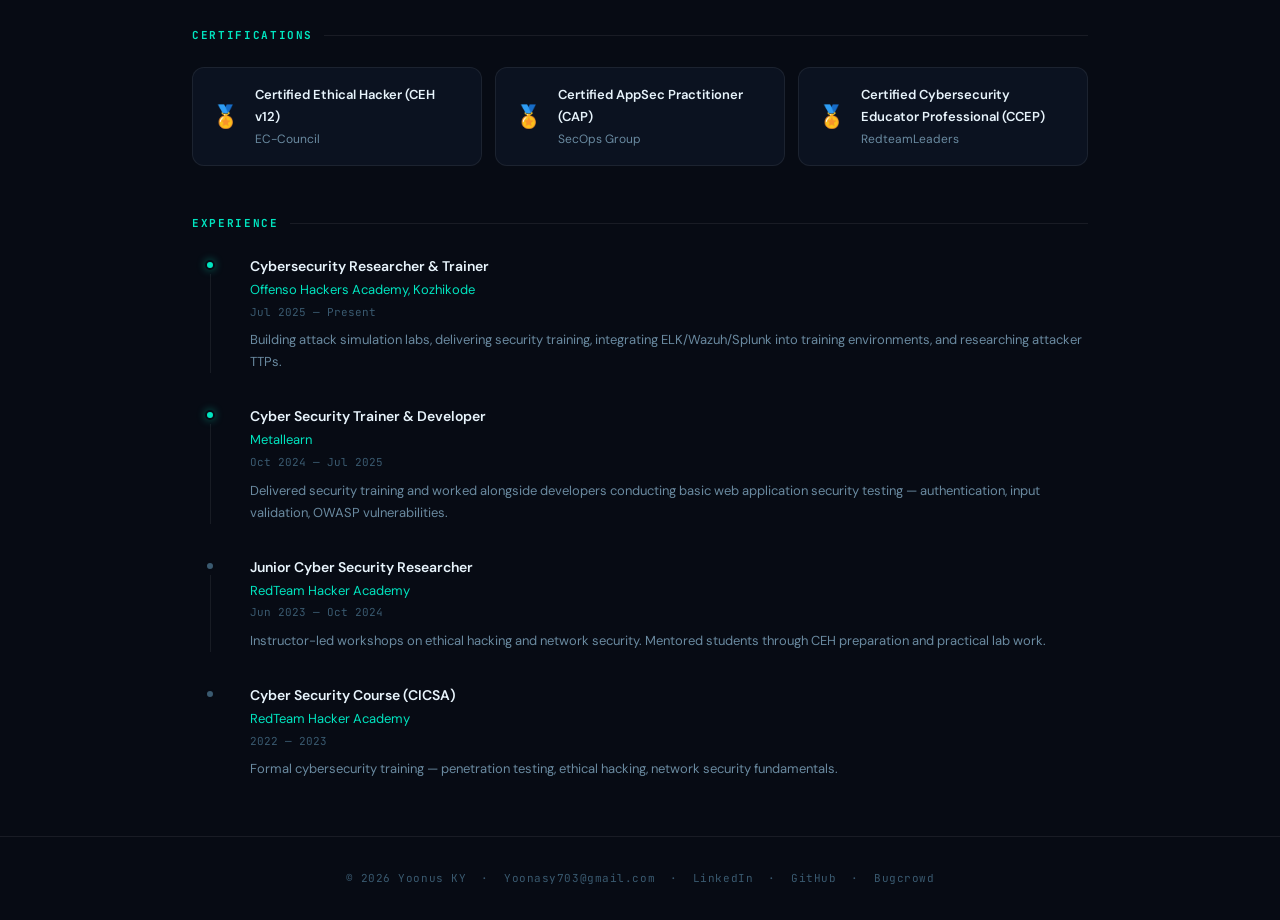
==== commit d43dd07f: "Align portfolio with security automation brand" ====
--- a/index.html
+++ b/index.html
@@ -3,7 +3,7 @@
 <head>
 <meta charset="utf-8"/>
 <meta name="viewport" content="width=device-width,initial-scale=1"/>
-<title>Yoonus KY — Cybersecurity Portfolio</title>
+<title>Yoonus KY - Cybersecurity Portfolio</title>
 <style>
 @import url('https://fonts.googleapis.com/css2?family=JetBrains+Mono:wght@400;600;700&family=DM+Sans:ital,wght@0,300;0,400;0,500;0,600;1,400&display=swap');
 *,*::before,*::after{box-sizing:border-box;margin:0;padding:0}
@@ -115,8 +115,8 @@
 <!-- HERO -->
 <section class="hero">
   <div class="hero-eyebrow">Cybersecurity Portfolio</div>
-  <h1>Yoonus K Y<br><em>Security Researcher</em></h1>
-  <p class="hero-sub">Cybersecurity trainer and independent researcher — building real tools, running real labs, and hunting real vulnerabilities.</p>
+  <h1>Yoonus K Y<br><em>Cybersecurity Researcher</em></h1>
+  <p class="hero-sub">Penetration tester, SOC analyst, bug bounty researcher, and security automation builder focused on practical defensive security work.</p>
   <div class="hero-cta">
     <a href="projects.html" class="btn btn-teal">&#128220; View Projects</a>
     <a href="soc-lab.html"  class="btn btn-ghost">&#128202; SOC Lab</a>
@@ -124,10 +124,10 @@
     <a href="https://github.com/Yoonas18" target="_blank" class="btn btn-ghost">&#128279; GitHub</a>
   </div>
   <div class="status-strip">
-    <div class="status-pill"><span class="dot dot-green"></span>Open to opportunities — GCC &amp; India</div>
-    <div class="status-pill"><span class="dot dot-amber"></span>CEH v12 Certified</div>
-    <div class="status-pill"><span class="dot dot-blue"></span>Immediate joiner</div>
-    <div class="status-pill"><span class="dot dot-blue"></span>3+ yrs cybersecurity experience</div>
+    <div class="status-pill"><span class="dot dot-green"></span>Open to GCC &amp; India security roles</div>
+    <div class="status-pill"><span class="dot dot-amber"></span>CEH v12 Certified</div>
+    <div class="status-pill"><span class="dot dot-blue"></span>SOC + pentesting focus</div>
+    <div class="status-pill"><span class="dot dot-blue"></span>Security automation projects</div>
   </div>
 </section>
 
@@ -137,16 +137,16 @@
   <div style="display:grid;grid-template-columns:1fr 1fr;gap:2rem;margin-bottom:3rem">
     <div>
       <p style="color:var(--text-dim);font-size:15px;margin-bottom:1rem">
-        I'm a cybersecurity professional with 3+ years of experience in security training, penetration testing fundamentals, and self-directed research. I currently work as a Cybersecurity Researcher at Offenso Hackers Academy, building attack simulation labs and training the next generation of security professionals.
+        I'm a cybersecurity professional focused on SOC operations, penetration testing, detection engineering, and security automation. I currently work as a Cybersecurity Researcher &amp; Trainer at Offenso Hackers Academy, where I build attack simulation labs and practical security learning environments.
       </p>
       <p style="color:var(--text-dim);font-size:15px">
-        My technical skills in ELK Stack, SIEM monitoring, and threat detection were built entirely through independent hands-on research — deploying real infrastructure, writing working tools, and studying real attack scenarios. Everything in this portfolio is something I built or investigated myself.
+        My technical skills in ELK Stack, SIEM monitoring, and threat detection come from hands-on research: deploying real infrastructure, writing working tools, testing detection logic, and studying real attack scenarios. Everything in this portfolio is something I built, investigated, or documented myself.
       </p>
     </div>
     <div style="display:flex;flex-direction:column;gap:.7rem">
       <div style="background:var(--bg2);border:1px solid var(--border);border-radius:12px;padding:1rem 1.2rem">
         <div style="font-family:var(--mono);font-size:10px;color:var(--text-faint);letter-spacing:.1em;margin-bottom:.5rem">CURRENTLY</div>
-        <div style="font-size:13px;font-weight:600;color:#e8f4fc">Cybersecurity Researcher</div>
+        <div style="font-size:13px;font-weight:600;color:#e8f4fc">Cybersecurity Researcher &amp; Trainer</div>
         <div style="font-size:12px;color:var(--teal)">Offenso Hackers Academy</div>
       </div>
       <div style="background:var(--bg2);border:1px solid var(--border);border-radius:12px;padding:1rem 1.2rem">
@@ -187,7 +187,7 @@
     </div>
     <div class="skill-card">
       <div class="skill-card-title"><div class="skill-icon si-teal">&#128187;</div>Security Automation</div>
-      <p>Built working security tools from scratch — FIM platform, SIEM pipeline, automation workflows.</p>
+      <p>Built working security tools from scratch: authenticated FIM platform, SIEM pipeline, API backends, dashboards, and automation workflows.</p>
       <div class="tag-row">
         <span class="tag">Python</span><span class="tag">FastAPI</span><span class="tag">PostgreSQL</span><span class="tag">n8n</span><span class="tag">SQLite</span>
       </div>
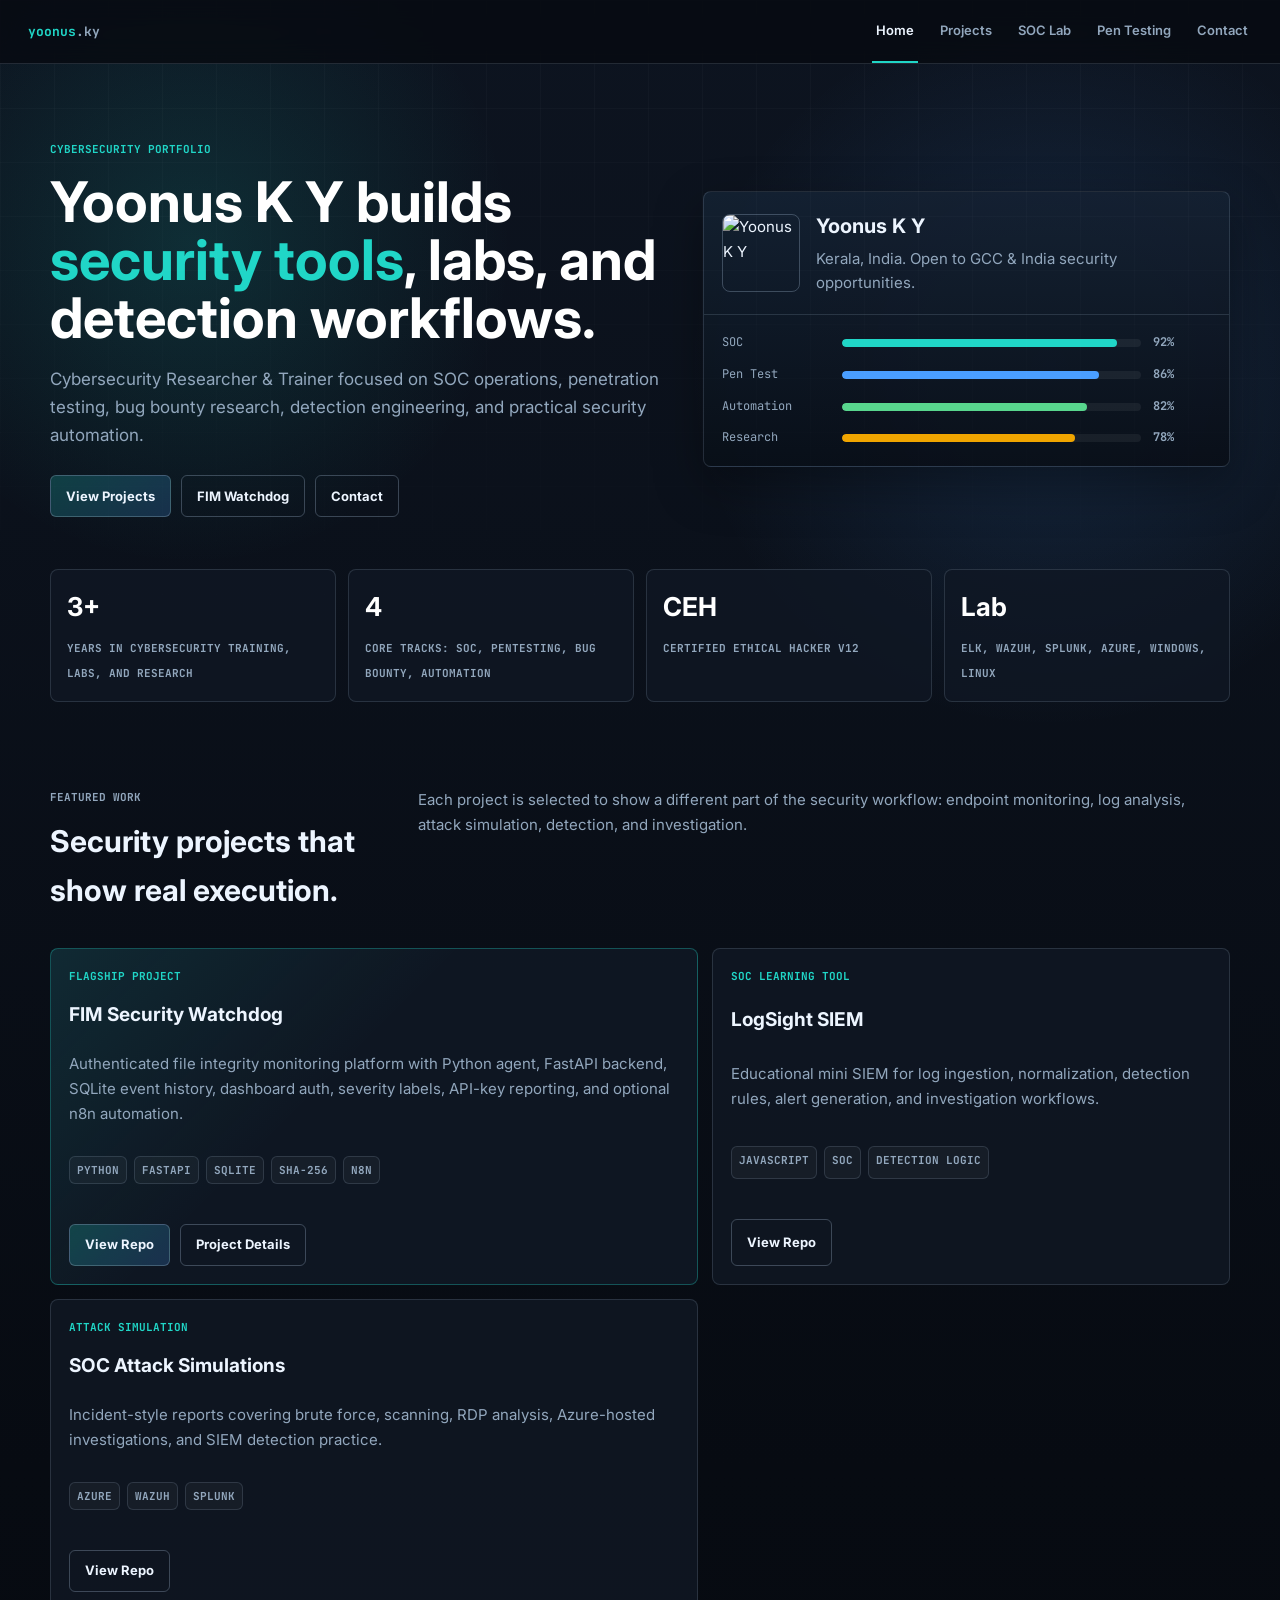
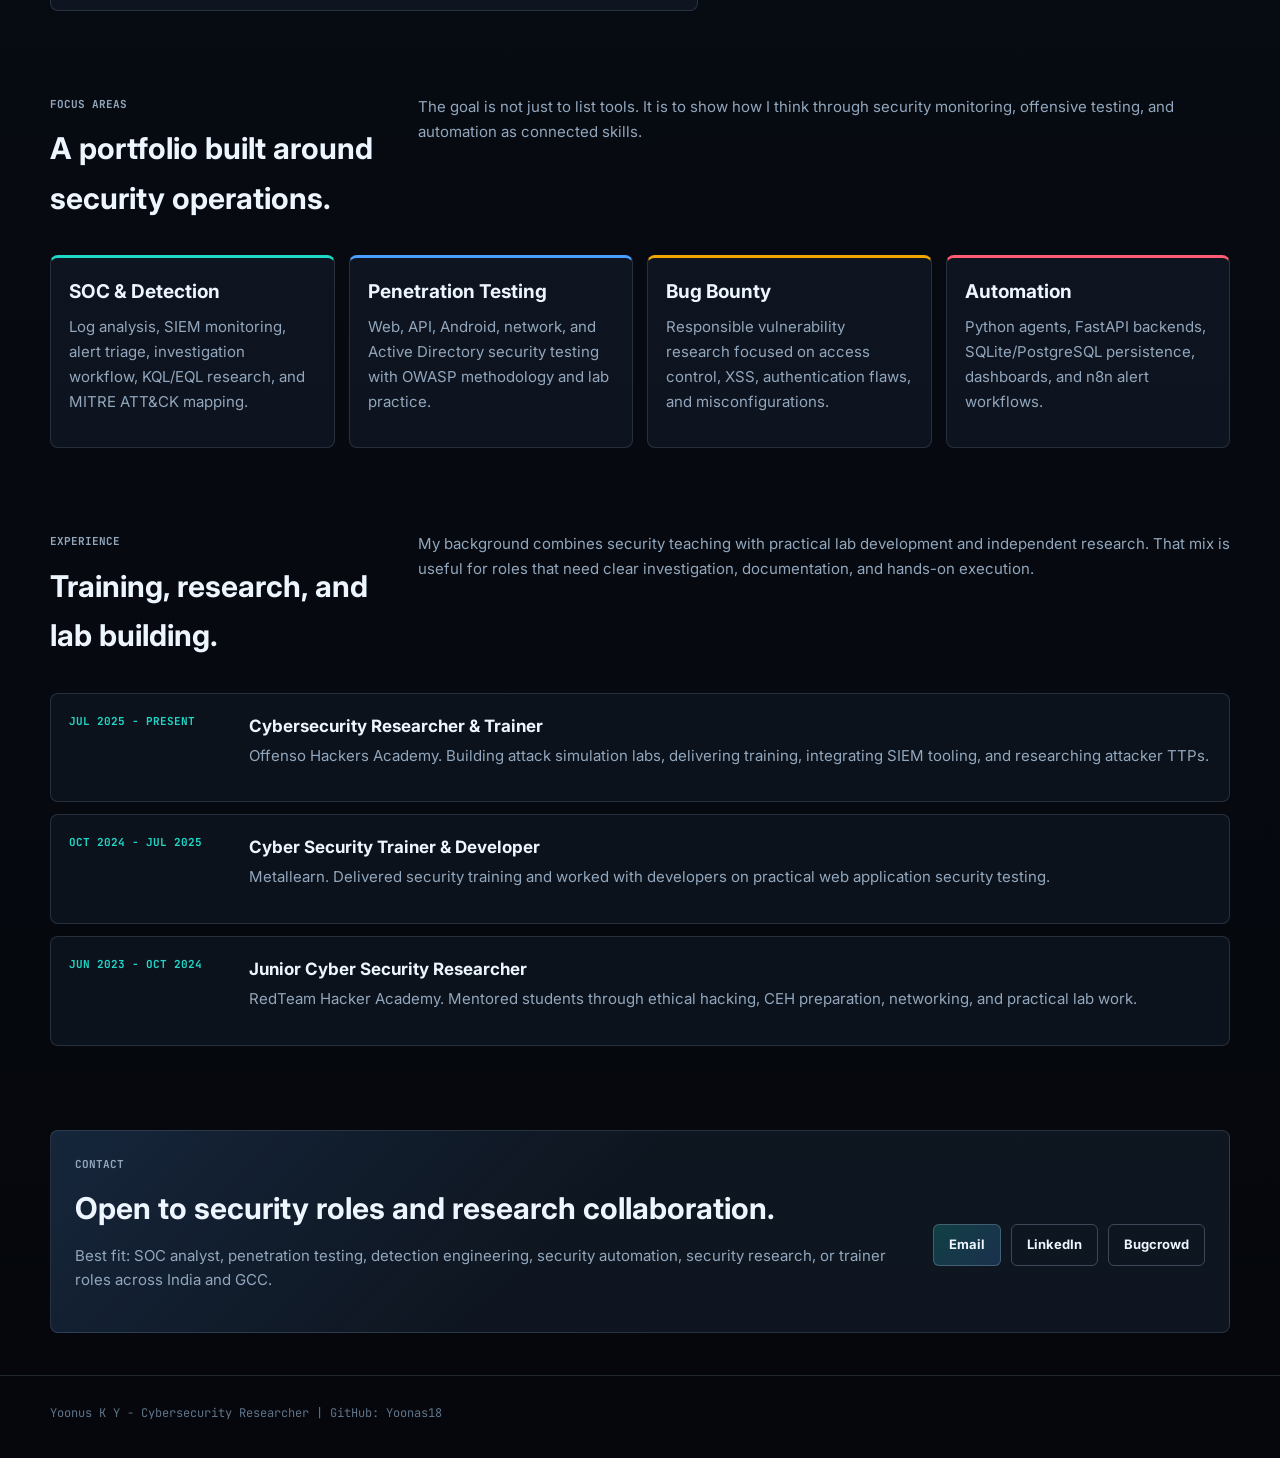
==== commit 55e9dbe1: "Modernize GitHub Pages portfolio" ====
--- a/index.html
+++ b/index.html
@@ -1,287 +1,663 @@
-<!DOCTYPE html>
-<html lang="en">
-<head>
-<meta charset="utf-8"/>
-<meta name="viewport" content="width=device-width,initial-scale=1"/>
-<title>Yoonus KY - Cybersecurity Portfolio</title>
-<style>
-@import url('https://fonts.googleapis.com/css2?family=JetBrains+Mono:wght@400;600;700&family=DM+Sans:ital,wght@0,300;0,400;0,500;0,600;1,400&display=swap');
-*,*::before,*::after{box-sizing:border-box;margin:0;padding:0}
-:root{
-  --bg:#070b14;--bg2:#0b1220;--bg3:#0f1829;
-  --border:rgba(255,255,255,0.07);--border2:rgba(255,255,255,0.13);
-  --teal:#00e5c0;--teal-bg:rgba(0,229,192,0.07);
-  --amber:#f0a500;--amber-bg:rgba(240,165,0,0.08);
-  --red:#ff4d6d;--red-bg:rgba(255,77,109,0.08);
-  --blue:#4a9eff;--blue-bg:rgba(74,158,255,0.08);
-  --text:#d4e4f0;--text-dim:#6a8aa0;--text-faint:#3a5a70;
-  --mono:'JetBrains Mono',monospace;--sans:'DM Sans',sans-serif;
-}
-html{scroll-behavior:smooth}
-body{background:var(--bg);color:var(--text);font-family:var(--sans);font-size:15px;line-height:1.7;min-height:100vh}
-body::before{content:'';position:fixed;inset:0;background:repeating-linear-gradient(0deg,transparent,transparent 2px,rgba(0,0,0,0.025) 2px,rgba(0,0,0,0.025) 4px);pointer-events:none;z-index:9999}
-
-/* NAV */
-nav{position:sticky;top:0;z-index:100;background:rgba(7,11,20,0.93);backdrop-filter:blur(12px);border-bottom:1px solid var(--border);height:56px;display:flex;align-items:center;padding:0 2rem}
-.nav-brand{font-family:var(--mono);font-size:13px;font-weight:700;color:var(--teal);text-decoration:none;margin-right:auto;letter-spacing:.05em}
-.nav-brand span{color:var(--text-dim)}
-nav a.nl{font-size:13px;font-weight:500;color:var(--text-dim);text-decoration:none;padding:0 .85rem;height:56px;display:flex;align-items:center;border-bottom:2px solid transparent;transition:color .2s,border-color .2s}
-nav a.nl:hover{color:var(--text)}
-nav a.nl.active{color:var(--teal);border-bottom-color:var(--teal)}
-
-/* HERO */
-.hero{padding:5rem 2rem 4rem;max-width:960px;margin:0 auto}
-.hero-eyebrow{font-family:var(--mono);font-size:11px;font-weight:700;letter-spacing:.18em;color:var(--teal);text-transform:uppercase;margin-bottom:1.2rem;display:flex;align-items:center;gap:.7rem}
-.hero-eyebrow::before{content:'';width:32px;height:1px;background:var(--teal);opacity:.6}
-.hero h1{font-size:clamp(36px,6vw,60px);font-weight:600;color:#e8f4fc;line-height:1.15;letter-spacing:-.02em;margin-bottom:1.2rem}
-.hero h1 em{font-style:normal;color:var(--teal)}
-.hero-sub{font-size:17px;color:var(--text-dim);max-width:560px;margin-bottom:2rem;font-weight:300}
-.hero-cta{display:flex;flex-wrap:wrap;gap:.7rem;margin-bottom:3rem}
-.btn{display:inline-flex;align-items:center;gap:.45rem;font-size:13px;font-weight:600;padding:.6rem 1.2rem;border-radius:8px;text-decoration:none;transition:all .2s;border:1px solid}
-.btn-teal{background:var(--teal-bg);color:var(--teal);border-color:rgba(0,229,192,.3)}
-.btn-teal:hover{background:rgba(0,229,192,.14);border-color:var(--teal)}
-.btn-ghost{background:transparent;color:var(--text-dim);border-color:var(--border)}
-.btn-ghost:hover{color:var(--text);border-color:var(--border2)}
-
-/* STATUS STRIP */
-.status-strip{display:flex;flex-wrap:wrap;gap:.6rem;margin-bottom:3.5rem}
-.status-pill{display:flex;align-items:center;gap:.5rem;font-family:var(--mono);font-size:11px;color:var(--text-dim);background:var(--bg2);border:1px solid var(--border);border-radius:20px;padding:5px 12px}
-.dot{width:7px;height:7px;border-radius:50%;flex-shrink:0}
-.dot-green{background:#00e5c0;box-shadow:0 0 6px rgba(0,229,192,.5)}
-.dot-amber{background:#f0a500}
-.dot-blue{background:#4a9eff}
-
-/* SECTION TITLE */
-.st{font-family:var(--mono);font-size:11px;font-weight:700;letter-spacing:.15em;color:var(--teal);text-transform:uppercase;margin-bottom:1.4rem;display:flex;align-items:center;gap:.7rem}
-.st::after{content:'';flex:1;height:1px;background:var(--border)}
-
-/* CONTAINER */
-.c{max-width:960px;margin:0 auto;padding:0 2rem 3.5rem}
-
-/* SKILL GRID */
-.skill-grid{display:grid;grid-template-columns:repeat(auto-fill,minmax(280px,1fr));gap:1rem}
-.skill-card{background:var(--bg2);border:1px solid var(--border);border-radius:14px;padding:1.3rem;transition:border-color .2s,transform .2s}
-.skill-card:hover{border-color:var(--border2);transform:translateY(-2px)}
-.skill-card-title{font-size:13px;font-weight:600;color:#e8f4fc;margin-bottom:.3rem;display:flex;align-items:center;gap:.6rem}
-.skill-icon{width:28px;height:28px;border-radius:7px;display:flex;align-items:center;justify-content:center;font-size:14px;flex-shrink:0}
-.si-teal{background:var(--teal-bg)}
-.si-amber{background:var(--amber-bg)}
-.si-red{background:var(--red-bg)}
-.si-blue{background:var(--blue-bg)}
-.skill-card p{font-size:13px;color:var(--text-dim);line-height:1.55}
-.tag-row{display:flex;flex-wrap:wrap;gap:.4rem;margin-top:.7rem}
-.tag{font-family:var(--mono);font-size:10px;color:var(--text-dim);background:rgba(255,255,255,0.04);border:1px solid var(--border);border-radius:4px;padding:2px 7px}
-
-/* CERT STRIP */
-.cert-row{display:grid;grid-template-columns:repeat(auto-fill,minmax(260px,1fr));gap:.8rem}
-.cert-card{background:var(--bg2);border:1px solid var(--border);border-radius:12px;padding:1rem 1.2rem;display:flex;align-items:center;gap:1rem;transition:border-color .2s}
-.cert-card:hover{border-color:rgba(0,229,192,.2)}
-.cert-icon{font-size:22px;flex-shrink:0}
-.cert-name{font-size:13px;font-weight:600;color:#e8f4fc}
-.cert-issuer{font-size:12px;color:var(--text-dim)}
-
-/* TIMELINE */
-.timeline{display:flex;flex-direction:column;gap:0}
-.tl-item{display:flex;gap:1.4rem;padding-bottom:2rem;position:relative}
-.tl-item:last-child{padding-bottom:0}
-.tl-left{display:flex;flex-direction:column;align-items:center;flex-shrink:0;width:36px}
-.tl-dot{width:10px;height:10px;border-radius:50%;background:var(--teal);border:2px solid var(--bg);box-shadow:0 0 8px rgba(0,229,192,.4);flex-shrink:0;margin-top:5px}
-.tl-dot.dim{background:var(--text-faint);box-shadow:none}
-.tl-line{flex:1;width:1px;background:var(--border);margin-top:4px}
-.tl-right{flex:1;padding-bottom:0}
-.tl-title{font-size:14px;font-weight:600;color:#e8f4fc}
-.tl-org{font-size:13px;color:var(--teal)}
-.tl-period{font-family:var(--mono);font-size:11px;color:var(--text-faint);margin:.1rem 0 .5rem}
-.tl-body{font-size:13px;color:var(--text-dim)}
-
-/* FOOTER */
-footer{border-top:1px solid var(--border);padding:2rem;text-align:center;font-family:var(--mono);font-size:11px;color:var(--text-faint);letter-spacing:.05em}
-footer a{color:var(--text-faint);text-decoration:none}
-footer a:hover{color:var(--teal)}
-@media(max-width:600px){.hero{padding:3rem 1.2rem 2.5rem}.c{padding:0 1.2rem 2.5rem}nav{padding:0 1rem}nav a.nl{padding:0 .6rem}}
-</style>
-</head>
-<body>
-
-<nav>
-  <a href="index.html" class="nav-brand">yoonus<span>.ky</span></a>
-  <a href="index.html"    class="nl active">Home</a>
-  <a href="projects.html" class="nl">Projects</a>
-  <a href="soc-lab.html"  class="nl">SOC Lab</a>
-  <a href="pentesting.html" class="nl">Pen Testing</a>
-  <a href="contact.html"  class="nl">Contact</a>
-</nav>
-
-<!-- HERO -->
-<section class="hero">
-  <div class="hero-eyebrow">Cybersecurity Portfolio</div>
-  <h1>Yoonus K Y<br><em>Cybersecurity Researcher</em></h1>
-  <p class="hero-sub">Penetration tester, SOC analyst, bug bounty researcher, and security automation builder focused on practical defensive security work.</p>
-  <div class="hero-cta">
-    <a href="projects.html" class="btn btn-teal">&#128220; View Projects</a>
-    <a href="soc-lab.html"  class="btn btn-ghost">&#128202; SOC Lab</a>
-    <a href="contact.html"  class="btn btn-ghost">&#9993; Contact</a>
-    <a href="https://github.com/Yoonas18" target="_blank" class="btn btn-ghost">&#128279; GitHub</a>
-  </div>
-  <div class="status-strip">
-    <div class="status-pill"><span class="dot dot-green"></span>Open to GCC &amp; India security roles</div>
-    <div class="status-pill"><span class="dot dot-amber"></span>CEH v12 Certified</div>
-    <div class="status-pill"><span class="dot dot-blue"></span>SOC + pentesting focus</div>
-    <div class="status-pill"><span class="dot dot-blue"></span>Security automation projects</div>
-  </div>
-</section>
-
-<!-- ABOUT -->
-<div class="c">
-  <div class="st">About</div>
-  <div style="display:grid;grid-template-columns:1fr 1fr;gap:2rem;margin-bottom:3rem">
-    <div>
-      <p style="color:var(--text-dim);font-size:15px;margin-bottom:1rem">
-        I'm a cybersecurity professional focused on SOC operations, penetration testing, detection engineering, and security automation. I currently work as a Cybersecurity Researcher &amp; Trainer at Offenso Hackers Academy, where I build attack simulation labs and practical security learning environments.
-      </p>
-      <p style="color:var(--text-dim);font-size:15px">
-        My technical skills in ELK Stack, SIEM monitoring, and threat detection come from hands-on research: deploying real infrastructure, writing working tools, testing detection logic, and studying real attack scenarios. Everything in this portfolio is something I built, investigated, or documented myself.
-      </p>
-    </div>
-    <div style="display:flex;flex-direction:column;gap:.7rem">
-      <div style="background:var(--bg2);border:1px solid var(--border);border-radius:12px;padding:1rem 1.2rem">
-        <div style="font-family:var(--mono);font-size:10px;color:var(--text-faint);letter-spacing:.1em;margin-bottom:.5rem">CURRENTLY</div>
-        <div style="font-size:13px;font-weight:600;color:#e8f4fc">Cybersecurity Researcher &amp; Trainer</div>
-        <div style="font-size:12px;color:var(--teal)">Offenso Hackers Academy</div>
-      </div>
-      <div style="background:var(--bg2);border:1px solid var(--border);border-radius:12px;padding:1rem 1.2rem">
-        <div style="font-family:var(--mono);font-size:10px;color:var(--text-faint);letter-spacing:.1em;margin-bottom:.5rem">RESEARCHING</div>
-        <div style="font-size:13px;color:var(--text-dim)">ELK advanced detection · KQL/EQL queries · Lateral movement patterns · MITRE ATT&amp;CK mapping</div>
-      </div>
-      <div style="background:var(--bg2);border:1px solid var(--border);border-radius:12px;padding:1rem 1.2rem">
-        <div style="font-family:var(--mono);font-size:10px;color:var(--text-faint);letter-spacing:.1em;margin-bottom:.5rem">LOCATION</div>
-        <div style="font-size:13px;color:var(--text-dim)">Palakkad, Kerala, India · Open to relocation</div>
-      </div>
-    </div>
-  </div>
-  
-
-  <!-- SKILLS -->
-  <div class="st">Technical Skills</div>
-  <div class="skill-grid" style="margin-bottom:3rem">
-    <div class="skill-card">
-      <div class="skill-card-title"><div class="skill-icon si-teal">&#128202;</div>ELK Stack</div>
-      <p>Self-deployed full ELK on cloud. Elastic Agent, Elastic Defend, detection rules, FIM, Kibana dashboards.</p>
-      <div class="tag-row">
-        <span class="tag">Elasticsearch</span><span class="tag">Logstash</span><span class="tag">Kibana</span><span class="tag">Elastic Defend</span><span class="tag">KQL</span><span class="tag">EQL</span>
-      </div>
-    </div>
-    <div class="skill-card">
-      <div class="skill-card-title"><div class="skill-icon si-blue">&#128737;</div>SIEM Platforms</div>
-      <p>Lab-based research across multiple SIEM tools — log ingestion, correlation rules, alert tuning, dashboards.</p>
-      <div class="tag-row">
-        <span class="tag">Splunk</span><span class="tag">Wazuh</span><span class="tag">Azure Sentinel</span><span class="tag">QRadar (learning)</span>
-      </div>
-    </div>
-    <div class="skill-card">
-      <div class="skill-card-title"><div class="skill-icon si-red">&#128270;</div>Penetration Testing</div>
-      <p>Security testing across web apps, APIs, Android, Active Directory, and networks. Bugcrowd bug bounty researcher.</p>
-      <div class="tag-row">
-        <span class="tag">Burp Suite</span><span class="tag">Nmap</span><span class="tag">Wireshark</span><span class="tag">SQLMap</span><span class="tag">OWASP Top 10</span>
-      </div>
-    </div>
-    <div class="skill-card">
-      <div class="skill-card-title"><div class="skill-icon si-teal">&#128187;</div>Security Automation</div>
-      <p>Built working security tools from scratch: authenticated FIM platform, SIEM pipeline, API backends, dashboards, and automation workflows.</p>
-      <div class="tag-row">
-        <span class="tag">Python</span><span class="tag">FastAPI</span><span class="tag">PostgreSQL</span><span class="tag">n8n</span><span class="tag">SQLite</span>
-      </div>
-    </div>
-    <div class="skill-card">
-      <div class="skill-card-title"><div class="skill-icon si-amber">&#9729;</div>Cloud Security</div>
-      <p>Azure VM deployment, live RDP brute-force capture and analysis, cloud-based ELK infrastructure.</p>
-      <div class="tag-row">
-        <span class="tag">Microsoft Azure</span><span class="tag">RDP Analysis</span><span class="tag">Log Analysis</span>
-      </div>
-    </div>
-    <div class="skill-card">
-      <div class="skill-card-title"><div class="skill-icon si-blue">&#128421;</div>Operating Systems</div>
-      <p>Daily driver on Linux for security research. Windows Server administration and Active Directory lab work.</p>
-      <div class="tag-row">
-        <span class="tag">Kali Linux</span><span class="tag">Ubuntu</span><span class="tag">Windows Server</span><span class="tag">Active Directory</span>
-      </div>
-    </div>
-  </div>
-
-  <!-- CERTIFICATIONS -->
-  <div class="st">Certifications</div>
-  <div class="cert-row" style="margin-bottom:3rem">
-    <div class="cert-card">
-      <div class="cert-icon">&#127941;</div>
-      <div>
-        <div class="cert-name">Certified Ethical Hacker (CEH v12)</div>
-        <div class="cert-issuer">EC-Council</div>
-      </div>
-    </div>
-    <div class="cert-card">
-      <div class="cert-icon">&#127941;</div>
-      <div>
-        <div class="cert-name">Certified AppSec Practitioner (CAP)</div>
-        <div class="cert-issuer">SecOps Group</div>
-      </div>
-    </div>
-    <div class="cert-card">
-      <div class="cert-icon">&#127941;</div>
-      <div>
-        <div class="cert-name">Certified Cybersecurity Educator Professional (CCEP)</div>
-        <div class="cert-issuer">RedteamLeaders</div>
-      </div>
-    </div>
-  </div>
-
-  <!-- EXPERIENCE TIMELINE -->
-  <div class="st">Experience</div>
-  <div class="timeline">
-    <div class="tl-item">
-      <div class="tl-left"><div class="tl-dot"></div><div class="tl-line"></div></div>
-      <div class="tl-right">
-        <div class="tl-title">Cybersecurity Researcher &amp; Trainer</div>
-        <div class="tl-org">Offenso Hackers Academy, Kozhikode</div>
-        <div class="tl-period">Jul 2025 — Present</div>
-        <div class="tl-body">Building attack simulation labs, delivering security training, integrating ELK/Wazuh/Splunk into training environments, and researching attacker TTPs.</div>
-      </div>
-    </div>
-    <div class="tl-item">
-      <div class="tl-left"><div class="tl-dot"></div><div class="tl-line"></div></div>
-      <div class="tl-right">
-        <div class="tl-title">Cyber Security Trainer &amp; Developer</div>
-        <div class="tl-org">Metallearn</div>
-        <div class="tl-period">Oct 2024 — Jul 2025</div>
-        <div class="tl-body">Delivered security training and worked alongside developers conducting basic web application security testing — authentication, input validation, OWASP vulnerabilities.</div>
-      </div>
-    </div>
-    <div class="tl-item">
-      <div class="tl-left"><div class="tl-dot dim"></div><div class="tl-line"></div></div>
-      <div class="tl-right">
-        <div class="tl-title">Junior Cyber Security Researcher</div>
-        <div class="tl-org">RedTeam Hacker Academy</div>
-        <div class="tl-period">Jun 2023 — Oct 2024</div>
-        <div class="tl-body">Instructor-led workshops on ethical hacking and network security. Mentored students through CEH preparation and practical lab work.</div>
-      </div>
-    </div>
-    <div class="tl-item">
-      <div class="tl-left"><div class="tl-dot dim"></div></div>
-      <div class="tl-right">
-        <div class="tl-title">Cyber Security Course (CICSA)</div>
-        <div class="tl-org">RedTeam Hacker Academy</div>
-        <div class="tl-period">2022 — 2023</div>
-        <div class="tl-body">Formal cybersecurity training — penetration testing, ethical hacking, network security fundamentals.</div>
-      </div>
-    </div>
-  </div>
-</div>
-
-<footer>
-  &copy; 2026 Yoonus KY &nbsp;·&nbsp;
-  <a href="mailto:Yoonasy703@gmail.com">Yoonasy703@gmail.com</a> &nbsp;·&nbsp;
-  <a href="https://linkedin.com/in/yoonusky" target="_blank">LinkedIn</a> &nbsp;·&nbsp;
-  <a href="https://github.com/Yoonas18" target="_blank">GitHub</a> &nbsp;·&nbsp;
-  <a href="https://bugcrowd.com/Yoonas18" target="_blank">Bugcrowd</a>
-</footer>
-</body>
-</html>
+<!DOCTYPE html>
+<html lang="en">
+<head>
+<meta charset="utf-8" />
+<meta name="viewport" content="width=device-width,initial-scale=1" />
+<meta name="description" content="Cybersecurity portfolio for Yoonus K Y: SOC operations, penetration testing, bug bounty research, detection engineering, and security automation projects." />
+<title>Yoonus K Y | Cybersecurity Portfolio</title>
+<style>
+@import url('https://fonts.googleapis.com/css2?family=Inter:wght@400;500;600;700;800&family=JetBrains+Mono:wght@400;600;700&display=swap');
+
+*,
+*::before,
+*::after {
+  box-sizing: border-box;
+}
+
+:root {
+  --bg: #070b12;
+  --surface: #101824;
+  --surface-2: #142132;
+  --line: rgba(160, 181, 205, 0.18);
+  --line-strong: rgba(160, 181, 205, 0.32);
+  --text: #edf5ff;
+  --muted: #92a7bd;
+  --faint: #5f7489;
+  --cyan: #20d6c7;
+  --blue: #4a9eff;
+  --amber: #f0a500;
+  --red: #ff5c73;
+  --green: #58d68d;
+  --mono: "JetBrains Mono", Consolas, monospace;
+  --sans: "Inter", system-ui, -apple-system, BlinkMacSystemFont, "Segoe UI", sans-serif;
+  --shadow: 0 18px 48px rgba(0, 0, 0, 0.34);
+}
+
+html {
+  scroll-behavior: smooth;
+}
+
+body {
+  margin: 0;
+  min-height: 100vh;
+  background:
+    radial-gradient(circle at 15% 8%, rgba(32, 214, 199, 0.14), transparent 320px),
+    radial-gradient(circle at 82% 12%, rgba(74, 158, 255, 0.16), transparent 360px),
+    linear-gradient(180deg, #0d1420 0%, var(--bg) 48%, #05070c 100%);
+  color: var(--text);
+  font-family: var(--sans);
+  font-size: 15px;
+  line-height: 1.65;
+}
+
+body::before {
+  content: "";
+  position: fixed;
+  inset: 0;
+  pointer-events: none;
+  background-image:
+    linear-gradient(rgba(255,255,255,0.035) 1px, transparent 1px),
+    linear-gradient(90deg, rgba(255,255,255,0.035) 1px, transparent 1px);
+  background-size: 54px 54px;
+  mask-image: linear-gradient(to bottom, rgba(0,0,0,0.74), transparent 76%);
+}
+
+a {
+  color: inherit;
+  text-decoration: none;
+}
+
+nav {
+  position: sticky;
+  top: 0;
+  z-index: 20;
+  display: flex;
+  align-items: center;
+  gap: 18px;
+  min-height: 62px;
+  padding: 0 28px;
+  border-bottom: 1px solid var(--line);
+  background: rgba(7, 11, 18, 0.86);
+  backdrop-filter: blur(14px);
+}
+
+.nav-brand {
+  margin-right: auto;
+  color: var(--cyan);
+  font-family: var(--mono);
+  font-size: 13px;
+  font-weight: 700;
+}
+
+.nav-brand span {
+  color: var(--muted);
+}
+
+nav a.nl {
+  color: var(--muted);
+  font-size: 13px;
+  font-weight: 600;
+  padding: 20px 4px;
+  border-bottom: 2px solid transparent;
+}
+
+nav a.nl:hover,
+nav a.nl.active {
+  color: var(--text);
+  border-bottom-color: var(--cyan);
+}
+
+.wrap {
+  width: min(1180px, calc(100% - 40px));
+  margin: 0 auto;
+}
+
+.hero {
+  display: grid;
+  grid-template-columns: minmax(0, 1.08fr) minmax(360px, 0.92fr);
+  gap: 34px;
+  align-items: center;
+  padding: 76px 0 42px;
+}
+
+.eyebrow,
+.section-kicker,
+.tag,
+.metric span,
+.timeline-date,
+.project-type {
+  font-family: var(--mono);
+  font-size: 11px;
+  font-weight: 700;
+  text-transform: uppercase;
+}
+
+.eyebrow {
+  color: var(--cyan);
+  margin: 0 0 14px;
+}
+
+h1,
+h2,
+h3,
+p {
+  margin-top: 0;
+}
+
+h1 {
+  max-width: 720px;
+  margin-bottom: 18px;
+  color: #ffffff;
+  font-size: 56px;
+  line-height: 1.04;
+}
+
+h1 strong {
+  color: var(--cyan);
+}
+
+.hero-copy {
+  max-width: 650px;
+  color: var(--muted);
+  font-size: 17px;
+}
+
+.hero-actions,
+.project-actions,
+.contact-actions {
+  display: flex;
+  flex-wrap: wrap;
+  gap: 10px;
+  margin-top: 26px;
+}
+
+.btn {
+  display: inline-flex;
+  align-items: center;
+  min-height: 42px;
+  border: 1px solid var(--line-strong);
+  border-radius: 6px;
+  padding: 0 15px;
+  font-size: 13px;
+  font-weight: 700;
+  transition: transform 160ms ease, border-color 160ms ease, background 160ms ease;
+}
+
+.btn:hover {
+  transform: translateY(-1px);
+  border-color: var(--cyan);
+}
+
+.btn.primary {
+  background: linear-gradient(135deg, rgba(32, 214, 199, 0.22), rgba(74, 158, 255, 0.2));
+  color: var(--text);
+}
+
+.hero-panel {
+  border: 1px solid var(--line);
+  border-radius: 8px;
+  background: linear-gradient(180deg, rgba(20, 33, 50, 0.94), rgba(9, 15, 24, 0.94));
+  box-shadow: var(--shadow);
+  overflow: hidden;
+}
+
+.profile-strip {
+  display: grid;
+  grid-template-columns: 78px 1fr;
+  gap: 16px;
+  align-items: center;
+  padding: 18px;
+  border-bottom: 1px solid var(--line);
+}
+
+.profile-strip img {
+  width: 78px;
+  height: 78px;
+  object-fit: cover;
+  border-radius: 8px;
+  border: 1px solid var(--line-strong);
+}
+
+.profile-strip h2 {
+  margin-bottom: 4px;
+  font-size: 20px;
+}
+
+.profile-strip p {
+  margin-bottom: 0;
+  color: var(--muted);
+}
+
+.signal-board {
+  padding: 18px;
+  display: grid;
+  gap: 12px;
+}
+
+.signal-row {
+  display: grid;
+  grid-template-columns: 108px 1fr 58px;
+  gap: 12px;
+  align-items: center;
+  color: var(--muted);
+  font-family: var(--mono);
+  font-size: 12px;
+}
+
+.bar {
+  height: 8px;
+  overflow: hidden;
+  border-radius: 999px;
+  background: rgba(255,255,255,0.06);
+}
+
+.bar span {
+  display: block;
+  height: 100%;
+  border-radius: inherit;
+}
+
+.bar.cyan span { width: 92%; background: var(--cyan); }
+.bar.blue span { width: 86%; background: var(--blue); }
+.bar.amber span { width: 78%; background: var(--amber); }
+.bar.green span { width: 82%; background: var(--green); }
+
+.metrics {
+  display: grid;
+  grid-template-columns: repeat(4, 1fr);
+  gap: 12px;
+  padding: 10px 0 44px;
+}
+
+.metric {
+  min-height: 110px;
+  padding: 16px;
+  border: 1px solid var(--line);
+  border-radius: 8px;
+  background: rgba(16, 24, 36, 0.78);
+}
+
+.metric strong {
+  display: block;
+  margin-bottom: 6px;
+  color: #ffffff;
+  font-size: 26px;
+}
+
+.metric span {
+  color: var(--muted);
+}
+
+.section {
+  padding: 42px 0;
+}
+
+.section-head {
+  display: grid;
+  grid-template-columns: minmax(220px, 340px) minmax(0, 1fr);
+  gap: 28px;
+  align-items: start;
+  margin-bottom: 22px;
+}
+
+.section-kicker {
+  color: var(--cyan);
+}
+
+.section h2 {
+  margin-bottom: 10px;
+  font-size: 30px;
+}
+
+.section-head p {
+  color: var(--muted);
+}
+
+.grid {
+  display: grid;
+  gap: 14px;
+}
+
+.grid.projects {
+  grid-template-columns: 1.25fr 1fr;
+}
+
+.grid.focus {
+  grid-template-columns: repeat(4, 1fr);
+}
+
+.card {
+  border: 1px solid var(--line);
+  border-radius: 8px;
+  background: rgba(16, 24, 36, 0.82);
+  padding: 18px;
+}
+
+.project-card {
+  display: grid;
+  gap: 14px;
+}
+
+.project-card.featured {
+  background:
+    linear-gradient(135deg, rgba(32, 214, 199, 0.1), transparent 42%),
+    rgba(16, 24, 36, 0.9);
+  border-color: rgba(32, 214, 199, 0.32);
+}
+
+.project-type {
+  color: var(--cyan);
+}
+
+.project-card h3,
+.focus-card h3 {
+  margin-bottom: 8px;
+  font-size: 19px;
+}
+
+.project-card p,
+.focus-card p,
+.timeline-item p {
+  color: var(--muted);
+}
+
+.tags {
+  display: flex;
+  flex-wrap: wrap;
+  gap: 7px;
+}
+
+.tag {
+  border: 1px solid var(--line);
+  border-radius: 6px;
+  color: var(--muted);
+  padding: 4px 7px;
+  background: rgba(255,255,255,0.035);
+}
+
+.focus-card {
+  min-height: 190px;
+}
+
+.focus-card:nth-child(1) { border-top: 3px solid var(--cyan); }
+.focus-card:nth-child(2) { border-top: 3px solid var(--blue); }
+.focus-card:nth-child(3) { border-top: 3px solid var(--amber); }
+.focus-card:nth-child(4) { border-top: 3px solid var(--red); }
+
+.timeline {
+  display: grid;
+  gap: 12px;
+}
+
+.timeline-item {
+  display: grid;
+  grid-template-columns: 160px 1fr;
+  gap: 20px;
+  padding: 18px;
+  border: 1px solid var(--line);
+  border-radius: 8px;
+  background: rgba(16, 24, 36, 0.68);
+}
+
+.timeline-date {
+  color: var(--cyan);
+}
+
+.timeline-item h3 {
+  margin-bottom: 4px;
+  font-size: 17px;
+}
+
+.contact-panel {
+  display: grid;
+  grid-template-columns: 1fr auto;
+  gap: 24px;
+  align-items: center;
+  padding: 24px;
+  border: 1px solid var(--line);
+  border-radius: 8px;
+  background:
+    linear-gradient(135deg, rgba(74, 158, 255, 0.12), transparent 45%),
+    rgba(16, 24, 36, 0.88);
+}
+
+.contact-panel p {
+  color: var(--muted);
+}
+
+footer {
+  border-top: 1px solid var(--line);
+  padding: 28px 0 34px;
+  color: var(--faint);
+  font-family: var(--mono);
+  font-size: 12px;
+}
+
+@media (max-width: 920px) {
+  nav {
+    overflow-x: auto;
+    padding: 0 16px;
+  }
+
+  .hero,
+  .section-head,
+  .grid.projects,
+  .grid.focus,
+  .contact-panel {
+    grid-template-columns: 1fr;
+  }
+
+  h1 {
+    font-size: 42px;
+  }
+
+  .metrics {
+    grid-template-columns: repeat(2, 1fr);
+  }
+
+  .timeline-item {
+    grid-template-columns: 1fr;
+  }
+}
+
+@media (max-width: 560px) {
+  .wrap {
+    width: min(100% - 24px, 1180px);
+  }
+
+  nav a.nl {
+    font-size: 12px;
+  }
+
+  h1 {
+    font-size: 34px;
+  }
+
+  .metrics {
+    grid-template-columns: 1fr;
+  }
+}
+</style>
+</head>
+<body>
+<nav>
+  <a href="index.html" class="nav-brand">yoonus<span>.ky</span></a>
+  <a href="index.html" class="nl active">Home</a>
+  <a href="projects.html" class="nl">Projects</a>
+  <a href="soc-lab.html" class="nl">SOC Lab</a>
+  <a href="pentesting.html" class="nl">Pen Testing</a>
+  <a href="contact.html" class="nl">Contact</a>
+</nav>
+
+<main>
+  <section class="wrap hero">
+    <div>
+      <p class="eyebrow">Cybersecurity Portfolio</p>
+      <h1>Yoonus K Y builds <strong>security tools</strong>, labs, and detection workflows.</h1>
+      <p class="hero-copy">Cybersecurity Researcher & Trainer focused on SOC operations, penetration testing, bug bounty research, detection engineering, and practical security automation.</p>
+      <div class="hero-actions">
+        <a href="projects.html" class="btn primary">View Projects</a>
+        <a href="https://github.com/Yoonas18/fim-security-automation" target="_blank" class="btn">FIM Watchdog</a>
+        <a href="contact.html" class="btn">Contact</a>
+      </div>
+    </div>
+
+    <aside class="hero-panel" aria-label="Profile signal board">
+      <div class="profile-strip">
+        <img src="https://avatars.githubusercontent.com/u/69181252?v=4" alt="Yoonus K Y" />
+        <div>
+          <h2>Yoonus K Y</h2>
+          <p>Kerala, India. Open to GCC & India security opportunities.</p>
+        </div>
+      </div>
+      <div class="signal-board">
+        <div class="signal-row"><span>SOC</span><div class="bar cyan"><span></span></div><b>92%</b></div>
+        <div class="signal-row"><span>Pen Test</span><div class="bar blue"><span></span></div><b>86%</b></div>
+        <div class="signal-row"><span>Automation</span><div class="bar green"><span></span></div><b>82%</b></div>
+        <div class="signal-row"><span>Research</span><div class="bar amber"><span></span></div><b>78%</b></div>
+      </div>
+    </aside>
+  </section>
+
+  <section class="wrap metrics" aria-label="Portfolio proof points">
+    <div class="metric"><strong>3+</strong><span>years in cybersecurity training, labs, and research</span></div>
+    <div class="metric"><strong>4</strong><span>core tracks: SOC, pentesting, bug bounty, automation</span></div>
+    <div class="metric"><strong>CEH</strong><span>Certified Ethical Hacker v12</span></div>
+    <div class="metric"><strong>Lab</strong><span>ELK, Wazuh, Splunk, Azure, Windows, Linux</span></div>
+  </section>
+
+  <section class="wrap section">
+    <div class="section-head">
+      <div>
+        <p class="section-kicker">Featured Work</p>
+        <h2>Security projects that show real execution.</h2>
+      </div>
+      <p>Each project is selected to show a different part of the security workflow: endpoint monitoring, log analysis, attack simulation, detection, and investigation.</p>
+    </div>
+
+    <div class="grid projects">
+      <article class="card project-card featured">
+        <span class="project-type">Flagship Project</span>
+        <h3>FIM Security Watchdog</h3>
+        <p>Authenticated file integrity monitoring platform with Python agent, FastAPI backend, SQLite event history, dashboard auth, severity labels, API-key reporting, and optional n8n automation.</p>
+        <div class="tags">
+          <span class="tag">Python</span><span class="tag">FastAPI</span><span class="tag">SQLite</span><span class="tag">SHA-256</span><span class="tag">n8n</span>
+        </div>
+        <div class="project-actions">
+          <a href="https://github.com/Yoonas18/fim-security-automation" target="_blank" class="btn primary">View Repo</a>
+          <a href="projects.html" class="btn">Project Details</a>
+        </div>
+      </article>
+
+      <article class="card project-card">
+        <span class="project-type">SOC Learning Tool</span>
+        <h3>LogSight SIEM</h3>
+        <p>Educational mini SIEM for log ingestion, normalization, detection rules, alert generation, and investigation workflows.</p>
+        <div class="tags">
+          <span class="tag">JavaScript</span><span class="tag">SOC</span><span class="tag">Detection Logic</span>
+        </div>
+        <div class="project-actions">
+          <a href="https://github.com/Yoonas18/logsight-siem" target="_blank" class="btn">View Repo</a>
+        </div>
+      </article>
+
+      <article class="card project-card">
+        <span class="project-type">Attack Simulation</span>
+        <h3>SOC Attack Simulations</h3>
+        <p>Incident-style reports covering brute force, scanning, RDP analysis, Azure-hosted investigations, and SIEM detection practice.</p>
+        <div class="tags">
+          <span class="tag">Azure</span><span class="tag">Wazuh</span><span class="tag">Splunk</span>
+        </div>
+        <div class="project-actions">
+          <a href="https://github.com/Yoonas18/soc-attack-simulations" target="_blank" class="btn">View Repo</a>
+        </div>
+      </article>
+    </div>
+  </section>
+
+  <section class="wrap section">
+    <div class="section-head">
+      <div>
+        <p class="section-kicker">Focus Areas</p>
+        <h2>A portfolio built around security operations.</h2>
+      </div>
+      <p>The goal is not just to list tools. It is to show how I think through security monitoring, offensive testing, and automation as connected skills.</p>
+    </div>
+
+    <div class="grid focus">
+      <article class="card focus-card">
+        <h3>SOC & Detection</h3>
+        <p>Log analysis, SIEM monitoring, alert triage, investigation workflow, KQL/EQL research, and MITRE ATT&CK mapping.</p>
+      </article>
+      <article class="card focus-card">
+        <h3>Penetration Testing</h3>
+        <p>Web, API, Android, network, and Active Directory security testing with OWASP methodology and lab practice.</p>
+      </article>
+      <article class="card focus-card">
+        <h3>Bug Bounty</h3>
+        <p>Responsible vulnerability research focused on access control, XSS, authentication flaws, and misconfigurations.</p>
+      </article>
+      <article class="card focus-card">
+        <h3>Automation</h3>
+        <p>Python agents, FastAPI backends, SQLite/PostgreSQL persistence, dashboards, and n8n alert workflows.</p>
+      </article>
+    </div>
+  </section>
+
+  <section class="wrap section">
+    <div class="section-head">
+      <div>
+        <p class="section-kicker">Experience</p>
+        <h2>Training, research, and lab building.</h2>
+      </div>
+      <p>My background combines security teaching with practical lab development and independent research. That mix is useful for roles that need clear investigation, documentation, and hands-on execution.</p>
+    </div>
+
+    <div class="timeline">
+      <article class="timeline-item">
+        <span class="timeline-date">Jul 2025 - Present</span>
+        <div>
+          <h3>Cybersecurity Researcher & Trainer</h3>
+          <p>Offenso Hackers Academy. Building attack simulation labs, delivering training, integrating SIEM tooling, and researching attacker TTPs.</p>
+        </div>
+      </article>
+      <article class="timeline-item">
+        <span class="timeline-date">Oct 2024 - Jul 2025</span>
+        <div>
+          <h3>Cyber Security Trainer & Developer</h3>
+          <p>Metallearn. Delivered security training and worked with developers on practical web application security testing.</p>
+        </div>
+      </article>
+      <article class="timeline-item">
+        <span class="timeline-date">Jun 2023 - Oct 2024</span>
+        <div>
+          <h3>Junior Cyber Security Researcher</h3>
+          <p>RedTeam Hacker Academy. Mentored students through ethical hacking, CEH preparation, networking, and practical lab work.</p>
+        </div>
+      </article>
+    </div>
+  </section>
+
+  <section class="wrap section">
+    <div class="contact-panel">
+      <div>
+        <p class="section-kicker">Contact</p>
+        <h2>Open to security roles and research collaboration.</h2>
+        <p>Best fit: SOC analyst, penetration testing, detection engineering, security automation, security research, or trainer roles across India and GCC.</p>
+      </div>
+      <div class="contact-actions">
+        <a href="mailto:Yoonasy703@gmail.com" class="btn primary">Email</a>
+        <a href="https://linkedin.com/in/yoonusky" target="_blank" class="btn">LinkedIn</a>
+        <a href="https://bugcrowd.com/Yoonas18" target="_blank" class="btn">Bugcrowd</a>
+      </div>
+    </div>
+  </section>
+</main>
+
+<footer>
+  <div class="wrap">
+    Yoonus K Y - Cybersecurity Researcher | GitHub: <a href="https://github.com/Yoonas18" target="_blank">Yoonas18</a>
+  </div>
+</footer>
+</body>
+</html>
